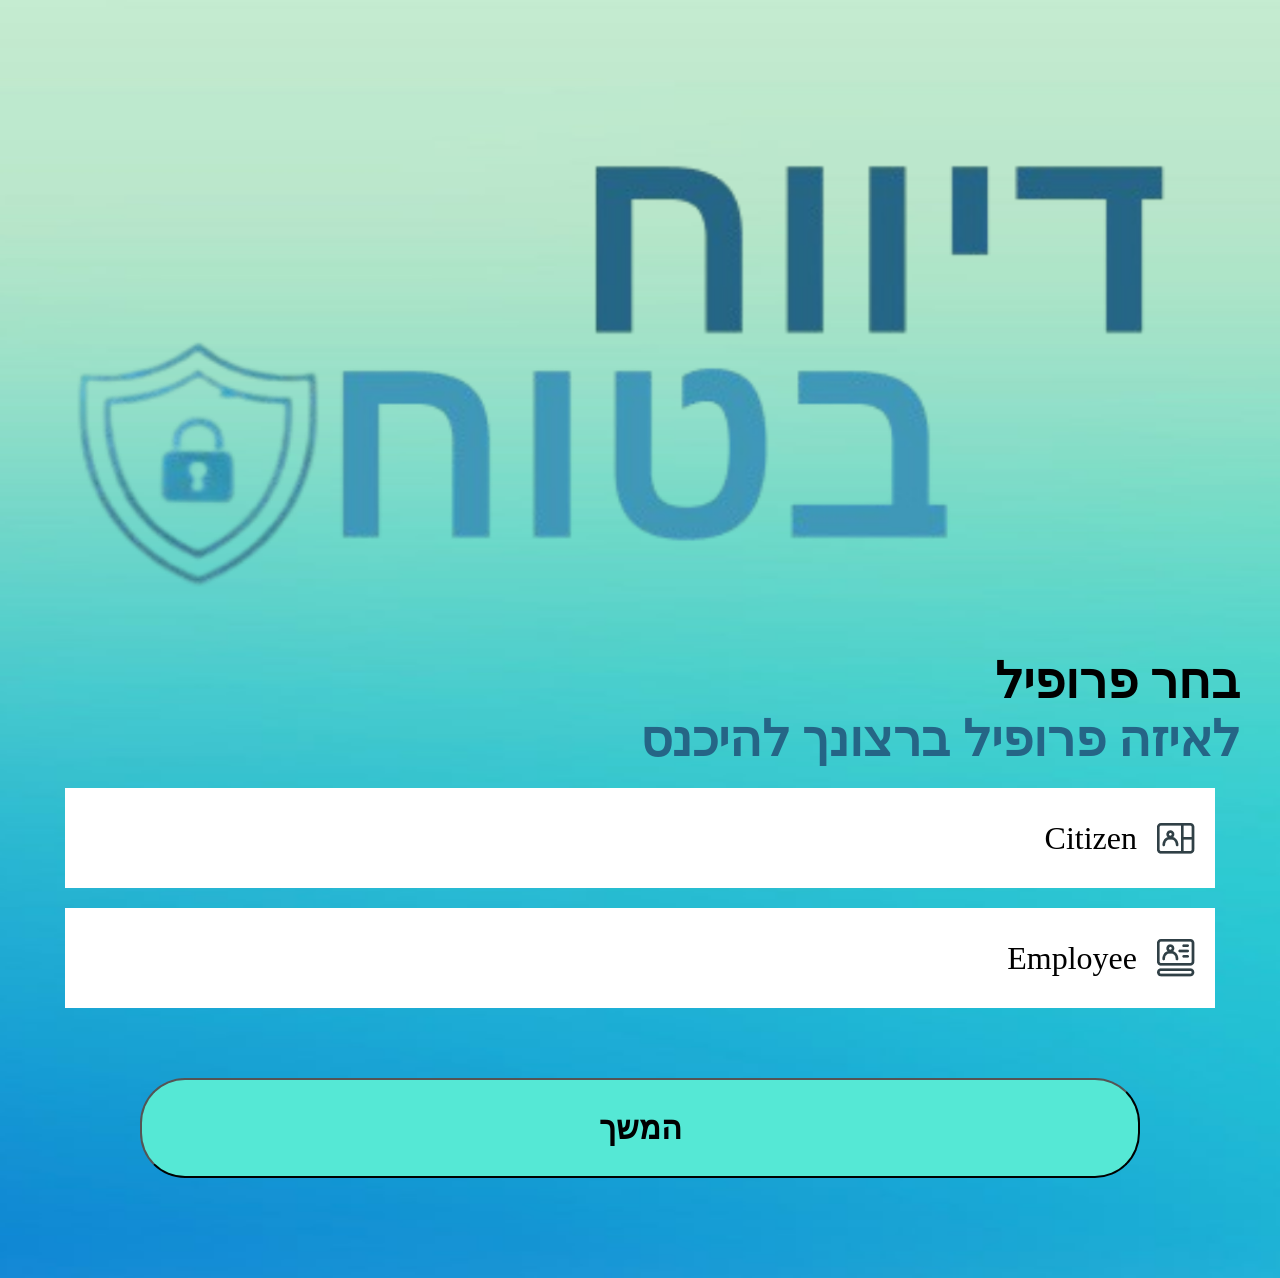
==== index.html @ 9b652751 "feat: Initial setup of index.html" ====
<!DOCTYPE html>
<html lang="en">
<head>
  <meta charset="UTF-8" />
  <meta name="viewport" content="width=device-width, initial-scale=1.0" />
  <title>Task Manager</title>
  <link rel="stylesheet" href="styles/style.css" />
</head>
<body>
  <header>
  </header>

  <main class="Wrapper">
    <section class="logo"> </section>
    <h1>בחר פרופיל</h1>
    <h2>לאיזה פרופיל ברצונך להיכנס</h2>
    <section class="userBlock">
      <img src="images/Citizen.png" alt="Citizen">
      <h1>Citizen</h1>
    </section>
    <section class="userBlock">
      <img src="images/Employee.png" alt="Employee">
      <h1>Employee</h1>
    </section>
    <section class="selection">
      <button>המשך</button> 
    </section>
  </main>

  <script src="js/script.js"></script>
</body>
<footer>
</footer>
</html>
---- styles/style.css ----
.Wrapper {
  max-width: 1200px;
  width: 100%;
  margin: 0 auto;
}

body {
  margin: 0;
  padding: 0;
  background-image: url("../images/Background_image.png");
  background-repeat: no-repeat;     /* לא לחזור על התמונה */
  background-size: 100% 100%;  /* רוחב מלא, גובה מותאם אוטומטית */
}

.logo{
  margin-top: 147px;
  margin-bottom: 65px;
  padding: 0;
  width: 1200px; 
  height: 440px;
  background-image: url("../images/Backgroung_logo.png");
  background-size: 100% auto;  /* רוחב מלא, גובה מותאם אוטומטית */
  background-repeat: no-repeat;     /* לא לחזור על התמונה */
  background-position: center;
  

}
h1{
  margin: 0;
  padding: 0;
  color: black;
  font-size: 50px;
  text-align: right;
  direction: rtl;
}
h2{
  font-size: 50px;
  margin: 0;
  padding: 0;
  color: #256586;
  text-align: right;
  direction: rtl;
}
.userBlock{
  padding: 0;
  margin-left: 25px;
  margin-top: 20px;
  width: 1150px; 
  height: 100px;
  background-color:#FFFFFF ;
  display: flex;
  align-items: center; 
  text-align: right;   
  direction: rtl; 
}
.userBlock img{
  margin-right :20px;
}
.userBlock h1{
  margin-right: 20px;
  font-size: 32px;
  font-weight: normal;
}
.selection{
  margin-top: 70px;
  display: flex;
  justify-content: center;
  margin-bottom: 100px;
}
.selection button{
  width: 1000px; 
  height: 100px;
  border-radius: 45px;
  font-size: 32px;
  font-weight: bold;
  background-color: #55E8D5;
}
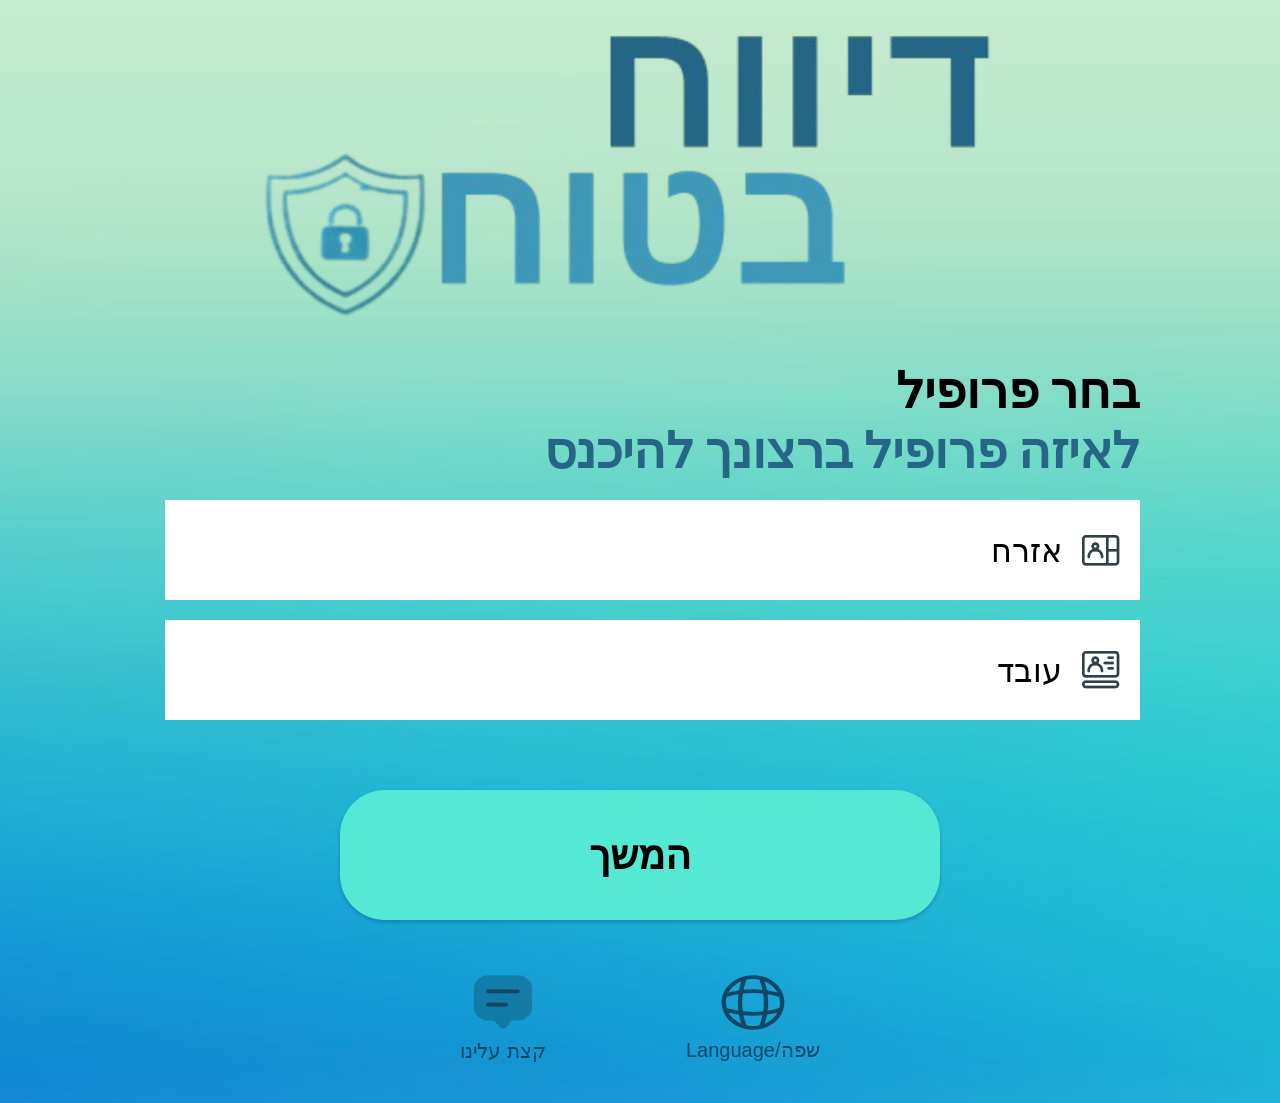
==== commit c1791964: "feat: Initial setup of login.html" ====
--- a/index.html
+++ b/index.html
@@ -3,32 +3,40 @@
 <head>
   <meta charset="UTF-8" />
   <meta name="viewport" content="width=device-width, initial-scale=1.0" />
-  <title>Task Manager</title>
+  <title>דיווח בטוח</title>
   <link rel="stylesheet" href="styles/style.css" />
+  <link href="https://fonts.googleapis.com/css2?family=Inter&display=swap" rel="stylesheet"/>
+  <link href="https://fonts.googleapis.com/css2?family=PlusJakartaSans&display=swap" rel="stylesheet"/>
 </head>
 <body>
   <header>
   </header>
-
   <main class="Wrapper">
     <section class="logo"> </section>
     <h1>בחר פרופיל</h1>
     <h2>לאיזה פרופיל ברצונך להיכנס</h2>
     <section class="userBlock">
       <img src="images/Citizen.png" alt="Citizen">
-      <h1>Citizen</h1>
+      <h3>אזרח</h3>
     </section>
     <section class="userBlock">
       <img src="images/Employee.png" alt="Employee">
-      <h1>Employee</h1>
+      <h3>עובד</h3>
     </section>
     <section class="selection">
       <button>המשך</button> 
     </section>
   </main>
-
+  <footer>
+    <section class="icon">
+      <img src="images/Message_icon.svg" alt="Message_text">
+      <h3>קצת עלינו</h3>
+    </section>
+    <section class="icon">
+      <img src="images/Language_icon.svg" alt="Language_icon">
+      <h3>Language/שפה</h3>
+    </section>
+  </footer>
   <script src="js/script.js"></script>
 </body>
-<footer>
-</footer>
 </html>
--- a/styles/style.css
+++ b/styles/style.css
@@ -1,30 +1,27 @@
-
 .Wrapper {
-  max-width: 1200px;
+  max-width: 1000px;
   width: 100%;
   margin: 0 auto;
 }
-
 body {
   margin: 0;
   padding: 0;
   background-image: url("../images/Background_image.png");
   background-repeat: no-repeat;     /* לא לחזור על התמונה */
   background-size: 100% 100%;  /* רוחב מלא, גובה מותאם אוטומטית */
-}
-
+  min-height: 100vh;
+}  
 .logo{
-  margin-top: 147px;
-  margin-bottom: 65px;
+  margin-top: 20px;
+  margin-bottom: 40px;
+  margin-left: 100px;
   padding: 0;
-  width: 1200px; 
-  height: 440px;
+  width: 800px; 
+  height: 300px;
   background-image: url("../images/Backgroung_logo.png");
   background-size: 100% auto;  /* רוחב מלא, גובה מותאם אוטומטית */
   background-repeat: no-repeat;     /* לא לחזור על התמונה */
   background-position: center;
-  
-
 }
 h1{
   margin: 0;
@@ -33,6 +30,7 @@
   font-size: 50px;
   text-align: right;
   direction: rtl;
+  font-family: 'Inter', sans-serif;
 }
 h2{
   font-size: 50px;
@@ -41,38 +39,138 @@
   color: #256586;
   text-align: right;
   direction: rtl;
+  font-family: 'Inter', sans-serif;
 }
 .userBlock{
   padding: 0;
   margin-left: 25px;
   margin-top: 20px;
-  width: 1150px; 
+  width: 975px; 
   height: 100px;
   background-color:#FFFFFF ;
   display: flex;
   align-items: center; 
   text-align: right;   
   direction: rtl; 
+  cursor: pointer;
 }
 .userBlock img{
   margin-right :20px;
 }
-.userBlock h1{
+.userBlock h3{
   margin-right: 20px;
   font-size: 32px;
   font-weight: normal;
+  font-family: 'Inter', sans-serif;
 }
 .selection{
   margin-top: 70px;
   display: flex;
   justify-content: center;
-  margin-bottom: 100px;
+  margin-bottom: 50px;
 }
 .selection button{
-  width: 1000px; 
-  height: 100px;
+  width: 600px; 
+  height: 130px;
   border-radius: 45px;
-  font-size: 32px;
+  font-size: 40px;
   font-weight: bold;
   background-color: #55E8D5;
+  box-shadow: 0 2px 4px rgba(0, 0, 0, 0.2);
+  border: none;
+  cursor: pointer;
 }
+footer{
+    margin-top: 50px;
+    display: flex;
+    justify-content: center;
+    align-items: center;
+    gap: 140px;
+}
+.icon{
+    display: flex;
+    flex-direction: column;
+    align-items: center;
+    text-align: center;
+    font-family: Arial, sans-serif;
+    cursor: pointer;
+    margin-bottom: 40px;
+}
+.icon img{
+    margin-bottom: 5px;
+}
+.icon h3{
+    font-size: 20px;
+    font-weight: normal;
+    color: #0E4866;
+    margin: 0;
+    white-space: nowrap; /* מונע שבירת שורה בטקסט */
+    font-family: 'Plus Jakarta Sans', sans-serif;
+}
+
+
+.login-form{
+    display: flex;
+    flex-direction: column; /* אלמנטים אחד מעל השני */
+    align-items: center;
+}
+.input-with-icon{
+  position: relative;
+  width: 100%;
+  direction: rtl; /* מתאים לעברית */
+  margin-bottom: 15px;
+  margin-right: 20px;
+}
+.input-with-icon input{
+  border: 1px solid #ccc;
+  font-size: 50px;
+  border-radius: 45px;
+  padding: 0;
+  margin-left: 25px;
+  margin-top: 20px;
+  width: 915px; 
+  height: 100px;
+  text-align: right;   
+  direction: rtl; 
+  padding-right: 60px;
+}
+.input-with-icon input::placeholder {
+  color: #000;
+}
+.input-icon{
+  position: absolute;
+  top: 60%;
+  margin-right: 900px;
+  transform: translateY(-50%);
+  width: 40px;
+  height: 40px;
+  pointer-events: none; /* שלא יפריע ללחיצה */
+  opacity: 0.6;
+}
+.helper{
+    display: flex;
+    align-items: center;
+    gap: 5px;
+    margin-top: 10px;
+    font-family: 'Plus Jakarta Sans', sans-serif;
+    direction: rtl;
+    margin-bottom: 5px;
+}
+.helper h2{
+    margin: 0;
+    padding: 0;
+    font-weight: normal;
+    font-size: 40px;
+    color: #256586;
+    margin-right: 20px;
+}
+.helper a{
+    color: #076FCA;
+    text-decoration: none;
+    font-size: 40px;
+    cursor: pointer;
+    font-weight: bold;
+}
+.helper a:hover{
+    color: #065da8;
+}
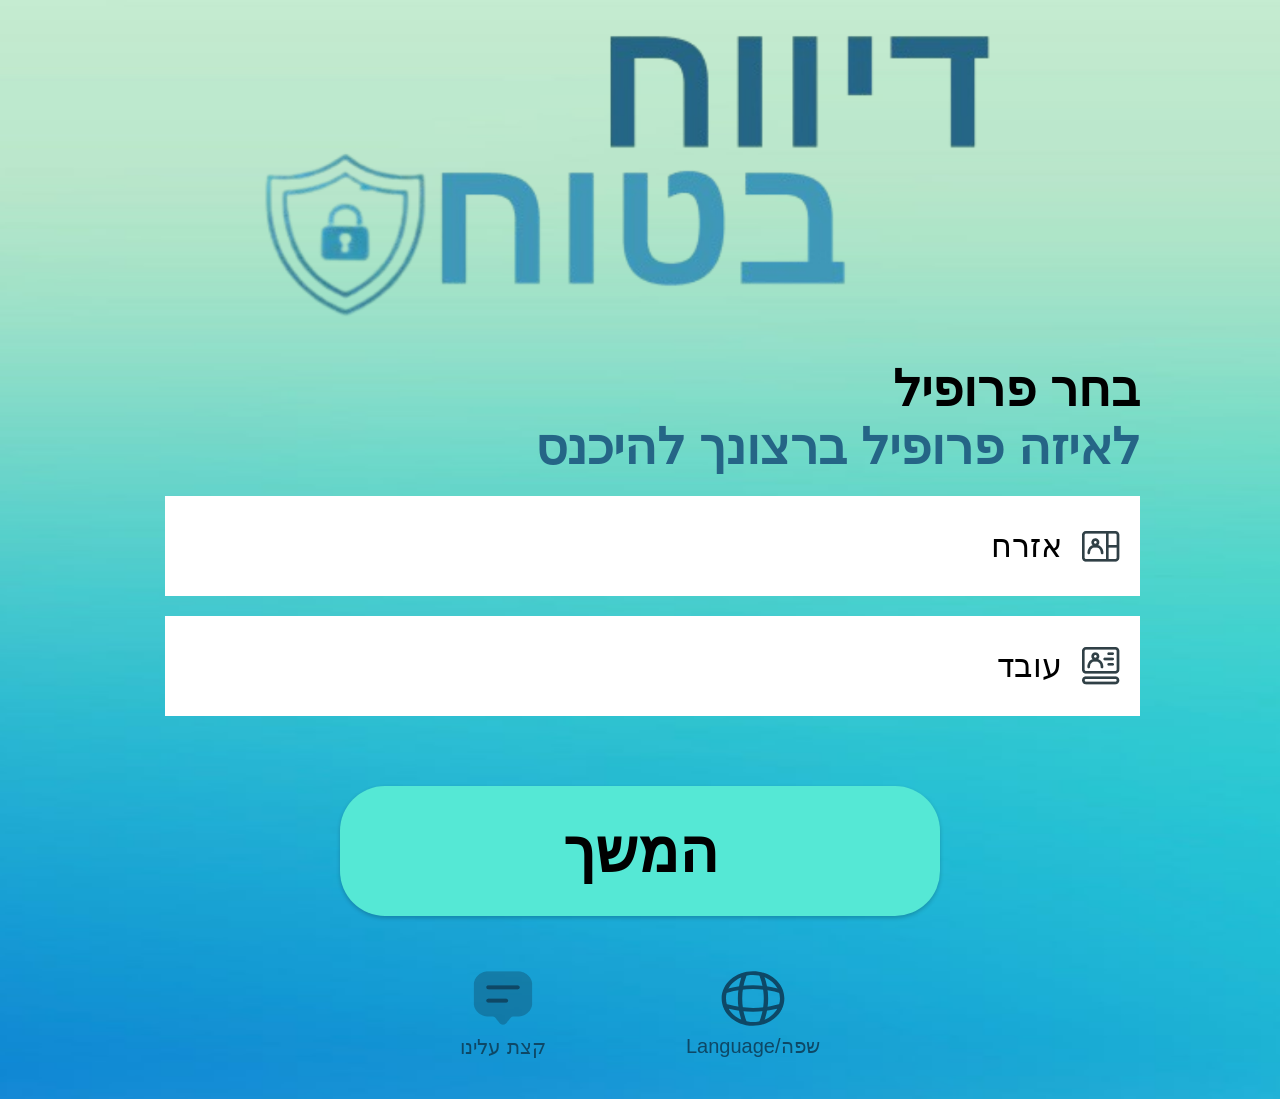
==== commit 417c4f28: "feat: Initial setup of newReportPage.js" ====
--- a/index.html
+++ b/index.html
@@ -8,23 +8,25 @@
   <link href="https://fonts.googleapis.com/css2?family=Inter&display=swap" rel="stylesheet"/>
   <link href="https://fonts.googleapis.com/css2?family=PlusJakartaSans&display=swap" rel="stylesheet"/>
 </head>
-<body>
+<body class="Wrapper">
   <header>
   </header>
-  <main class="Wrapper">
+  <main>
     <section class="logo"> </section>
     <h1>בחר פרופיל</h1>
     <h2>לאיזה פרופיל ברצונך להיכנס</h2>
-    <section class="userBlock">
+    <section class="userBlock" data-profile="citizen">
       <img src="images/Citizen.png" alt="Citizen">
       <h3>אזרח</h3>
+      <img src="images/check_icon.svg" alt="נבחר" class="check-icon hidden">
     </section>
-    <section class="userBlock">
+    <section class="userBlock" data-profile="employee">
       <img src="images/Employee.png" alt="Employee">
       <h3>עובד</h3>
+      <img src="images/check_icon.svg" alt="נבחר" class="check-icon hidden">
     </section>
     <section class="selection">
-      <button>המשך</button> 
+      <button class="continue-button">המשך</button>
     </section>
   </main>
   <footer>
--- a/styles/style.css
+++ b/styles/style.css
@@ -1,8 +1,3 @@
-.Wrapper {
-  max-width: 1000px;
-  width: 100%;
-  margin: 0 auto;
-}
 body {
   margin: 0;
   padding: 0;
@@ -10,7 +5,14 @@
   background-repeat: no-repeat;     /* לא לחזור על התמונה */
   background-size: 100% 100%;  /* רוחב מלא, גובה מותאם אוטומטית */
   min-height: 100vh;
+  font-family: 'Heebo', sans-serif; 
 }  
+.Wrapper {
+  max-width: 1000px;
+  width: 100%;
+  margin: 0 auto;
+}
+/*for index.html page*/
 .logo{
   margin-top: 20px;
   margin-bottom: 40px;
@@ -30,7 +32,6 @@
   font-size: 50px;
   text-align: right;
   direction: rtl;
-  font-family: 'Inter', sans-serif;
 }
 h2{
   font-size: 50px;
@@ -39,7 +40,6 @@
   color: #256586;
   text-align: right;
   direction: rtl;
-  font-family: 'Inter', sans-serif;
 }
 .userBlock{
   padding: 0;
@@ -61,7 +61,6 @@
   margin-right: 20px;
   font-size: 32px;
   font-weight: normal;
-  font-family: 'Inter', sans-serif;
 }
 .selection{
   margin-top: 70px;
@@ -73,7 +72,7 @@
   width: 600px; 
   height: 130px;
   border-radius: 45px;
-  font-size: 40px;
+  font-size: 60px;
   font-weight: bold;
   background-color: #55E8D5;
   box-shadow: 0 2px 4px rgba(0, 0, 0, 0.2);
@@ -92,7 +91,6 @@
     flex-direction: column;
     align-items: center;
     text-align: center;
-    font-family: Arial, sans-serif;
     cursor: pointer;
     margin-bottom: 40px;
 }
@@ -105,10 +103,18 @@
     color: #0E4866;
     margin: 0;
     white-space: nowrap; /* מונע שבירת שורה בטקסט */
-    font-family: 'Plus Jakarta Sans', sans-serif;
-}
-
-
+}
+/**/
+.check-icon {
+  display: none !important; 
+  height: 40px; /* גודל אייקון ה-V */
+  width: auto;
+}
+.userBlock.selected .check-icon {
+  display: block !important; /* מציג את ה-V רק כשבלוק הפרופיל נבחר */
+  margin-right: 760px;
+}
+/*for login.html page*/
 .login-form{
     display: flex;
     flex-direction: column; /* אלמנטים אחד מעל השני */
@@ -152,7 +158,6 @@
     align-items: center;
     gap: 5px;
     margin-top: 10px;
-    font-family: 'Plus Jakarta Sans', sans-serif;
     direction: rtl;
     margin-bottom: 5px;
 }
@@ -174,3 +179,525 @@
 .helper a:hover{
     color: #065da8;
 }
+/*for homePageCitizen&Employee.html pages*/
+Header{
+  display: flex;
+  margin-left: 40px;
+  align-items: center;
+
+}
+.profile-link{
+  text-decoration: none;
+  display: flex;
+  align-items: center;
+  color: #308075;
+  font-size: 24px;
+  margin-left: 700px;
+}
+.profile-link p{
+  text-align: right;
+}
+.language-link {
+  display: flex;
+  flex-direction: column; 
+  align-items: center;       
+  text-decoration: none;     
+}
+.language-link img{
+  width: 60px;
+}
+.language-link p{
+  margin: 0;
+  padding: 0;
+  color: #308075;
+}
+.image-with-background{
+  position: relative;
+  display: flex;
+  justify-content: center; 
+}
+.logo-back-elipse {
+  width: 1000px;
+  height: 400px;
+  display: block;
+}
+.front-logo {
+  position: absolute;
+  top: 80px;
+  left: 100px;
+  width: 800px;
+  height: 250px;
+}
+.button-background {
+  width: 10000px;
+  height: 300px;
+  display: block;
+}
+.button-on-background {
+  position: absolute;
+  top: 50%;           /* מיקום אנכי */
+  left: 50%;          /* מיקום אופקי */
+  transform: translate(-50%, -50%); /* ממרכז את הכפתור */
+  width: 400px;
+  height: 100px;
+  background-color: #3EC5DA;
+  color: white;
+  border: none;
+  border-radius: 50%;
+  cursor: pointer;
+  box-shadow: 0 4px 6px rgba(0, 0, 0, 0.3);
+  font-size: 40px;
+  -webkit-text-stroke: 1px #3F98B8; /* מסגרת שחורה */
+}
+.icons-container{
+  display: flex;
+  flex-wrap: wrap;
+  column-gap: 200px; 
+  row-gap: 0px;   
+  justify-content: center;
+}
+.icon-with-background{
+  position: relative;
+  display: flex;
+  justify-content: center; 
+  width: 200px;
+  height: 200px;
+}
+.icon-background{
+  width: 200px;
+  height: 200px;
+  display: block;
+  opacity: 0.7; /* 0 = שקוף לגמרי, 1 = אטום לגמרי */
+
+}
+.icon-on-background{
+  position: absolute;
+  top: 60px;          
+  left: 45px;        
+  width: 100px;
+  height: 100px;
+}
+/*for newReportPage.html page*/
+.app-container {
+    background-color: #EBFFF8;
+    border-radius: 20px; 
+    padding: 20px;
+    margin-bottom: 40px; 
+}
+.header-logo {
+    height: 200px; 
+    width: auto;
+    margin-right: 70px;
+}
+.back-arrow {
+    height: 100px;
+    cursor: pointer;
+}
+.report-form {
+    display: flex;
+    flex-direction: column;
+    gap: 40px; /* רווח בין שדות הטופס */
+}
+.form-label {
+    font-size: 35px;
+    font-weight: bold;
+    color: #333;
+}
+.form-label .required {
+    color: #EB5252;
+}
+.form-label .optional {
+    color: #5bc0de;
+}
+/* קונטיינר כללי לשדה + אייקון X חיצוני */
+.input-container {
+    display: flex;
+    align-items: center;
+    gap: 10px;
+}
+/* קונטיינר לשדה עצמו ולאייקונים הפנימיים */
+.input-with-inside-icons {
+    position: relative;
+    flex-grow: 1; /* יגרום ל-section להתרחב למלוא הרוחב הזמין */
+    background-color: #f8f8f8;
+    border: 1px solid #ddd;
+    border-radius: 10px;
+
+}
+.input-container input{
+  font-size: 30px;
+  height: 50px; /* או כל גובה שאתה רוצה */
+  width: 20px;
+  padding: 4px 8px;
+}
+.input-with-inside-icons .svg-icon {
+    position: absolute;
+    top: 50%;
+    transform: translateY(-50%);
+    height: 25px; /* גובה ברירת מחדל לאייקונים */
+    padding-right: 15px;
+}
+#media-file{
+  font-size: 20px;   /* מגדיל את הטקסט של הכפתור */
+  padding-left:  300px;     /* מגדיל את שטח הלחיצה */
+  padding-top: 20px;
+}
+.asterisk {
+    height: 24px;
+    margin-right: 5px;
+}
+.input-with-inside-icons select {
+    width: 98%;
+    padding: 12px 45px 12px 15px; 
+    border: none;
+    background-color: transparent;
+    color: #333;
+    cursor: pointer;
+    font-size: 30px;
+}
+.input-with-inside-icons:focus-within {
+    border-color: #00BCD4; /* גבול טורקיז בפוקוס */
+}
+select {
+  outline: none;
+  box-shadow: none;
+  border: none;
+}  
+.report-form textarea {
+    padding: 12px 15px;
+    background-color: #f8f8f8;
+    border: 1px solid #ddd;
+    border-radius: 10px;
+    font-size: 30px;
+    color: #333;
+    outline: none;
+    box-shadow: none;
+}
+textarea:focus{
+    border: 1px solid #00BCD4;
+}
+.description-hint {
+    font-size: 30px;
+    color: #666;
+    margin-top: 5px;
+    line-height: 1.5;
+}
+.submit-button {
+    background: #41D2CF;
+    color: #266686;
+    padding: 15px 30px;
+    border: none;
+    border-radius: 30px;
+    font-size: 30px;
+    font-weight: bold;
+    cursor: pointer;
+    margin-top: 20px;
+}
+.submit-button:hover {
+  color: #10435c;
+}
+/*for reportReceivedPage.html page*/
+.page-wrapper {
+    display: flex;
+    flex-direction: column;
+    align-items: center; /* מרכז אופקית את התוכן */
+    margin-top: 10px;
+}
+/* כותרת עליונה של דף התודה */
+.thank-you-header {
+    display: block;
+}
+.thank-you-header h1 {
+    font-size: 100px; /* גודל כותרת "תודה!" */
+    color: #3F98B8; /* צבע טורקיז */
+    font-weight: bold;
+    text-align: center;
+}
+.thank-you-header h2{
+    font-size: 50px;
+    color: #256586;
+    margin-bottom: 5px;
+    font-weight: bold;
+    text-align: center;
+}
+.thank-you-header p{
+    margin: 0px;
+    font-size: 40px;
+    color: #256586;
+    font-weight: bold;
+    text-align: center;
+}
+/* קונטיינר פרטי הדיווח (המלבן הלבן) */
+.report-details-container {
+    background-color: #EBFFF8;
+    border-radius: 20px; 
+    padding: 25px;
+    margin-top: 30px;
+    margin-bottom: 40px; 
+    width: 950px;
+    height: auto;
+    text-align: right;
+}
+.report-details-container h2 {
+    font-size: 60px; /* גודל כותרת "פרטי הדיווח" */
+    font-weight: bold;
+    color: #1D7B7E;
+    text-align: center; /* כותרת זו במרכז */
+}
+.detail-item {
+    display: flex;
+    justify-content: flex-end; /* יישור לימין של התווית והערך */
+    font-size: 30px; /* גודל טקסט לפרטים */
+}
+.detail-item h3 {
+    color: #000000;
+    margin-left: 5px; /* רווח בין התווית לערך */
+}
+.detail-item span {
+    color: #000000;
+    flex-grow: 1; /* מאפשר לערך לתפוס את המקום הנותר */
+    text-align: right; /* יישור הערך לימין */
+}
+.uploaded-media-preview {
+    width: 80px; /* גודל התמונה המוקטנת */
+    height: 80px; /* גודל התמונה המוקטנת */
+    object-fit: cover; /* חיתוך התמונה למילוי הקופסה */
+    border-radius: 8px; /* פינות מעוגלות לתמונה */
+    margin-top: 10px; /* רווח מהתווית */
+    border: 1px solid #ddd; /* גבול דק לתמונה */
+}
+.gray-frame{
+  border: 1px solid #ddd;
+  padding: 20px;
+  margin-bottom: 30px;
+}
+.thank-you-footer {
+    display: flex;               /* הפעלת Flexbox */
+    flex-direction: column;      /* סידור אנכי */
+    align-items: center;         /* יישור אופקי של תוכן למרכז */
+    justify-content: center; 
+    gap: 10px; /* רווח בין הכפתורים */
+    width: 1000px;
+    margin-bottom: 30px;
+}
+.thank-you-footer button{
+    background: #41D2CF;
+    color: #266686;
+    padding: 15px 30px;
+    border: none;
+    border-radius: 30px;
+    font-size: 30px;
+    font-weight: bold;
+    cursor: pointer;
+    margin-top: 20px;
+    width: 900px;
+}
+.thank-you-footer button:hover{
+  color: #10435c;
+}
+/*for myReportsPage.html & reportingDetailsPage.html pages*/
+.reports-title {
+    display:flex;      
+    direction: ltr;
+    margin: 0;    
+    margin-bottom: 40px;
+}
+.reports-title h1{
+  width: 600px;
+    font-size: 100px; /* גודל כותרת "הדיווחים שלי" */
+    color: #266686; /* צבע הכותרת */
+    font-weight: bold;
+    white-space: nowrap;
+    display: flex;
+  justify-content: center;
+  margin-left: 75px;
+}
+.reports-filters-container {
+    background-color: #EBFFF8; /* רקע ירוק-תכלת בהיר */
+    border-radius: 20px;
+    padding: 20px 25px;
+    text-align: right;
+}
+.filters-title {
+    font-size: 30px; /* גודל כותרת המיון */
+    font-weight: bold;
+    color: #266686;
+    margin-bottom: 15px;
+    margin-top: 0;
+}
+.filter-dropdown-wrapper {
+    position: relative; /* מאפשר מיקום מוחלט לאייקון בתוך העוטף */
+    width: 100%; /* תופס את כל רוחב הקונטיינר */
+    background-color: #FFFFFF; /* רקע לבן כמו ה-divs הקודמים */
+    border-radius: 10px; /* פינות מעוגלות */
+    box-shadow: 0 1px 3px rgba(0, 0, 0, 0.1); /* צל עדין */
+    overflow: hidden; /* לוודא שהתוכן לא גולש מהפינות המעוגלות */
+    margin-bottom: 20px;
+}
+.filter-dropdown-wrapper select {
+  width: 98%;
+  font-family: 'Heebo', sans-serif;
+}    
+.sort-dropdown {
+    width: 100%;
+    padding: 12px 20px; /* ריווח פנימי */
+    font-size: 28px;  
+    color: #333;
+    border: none; /* מסיר גבולות ברירת מחדל של הדפדפן */
+    cursor: pointer;
+    text-align: right; /* יישור הטקסט לימין */
+    direction: rtl; /* כיוון כתיבה מימין לשמאל */
+}
+.dropdown-arrow-icon {
+    position: absolute;
+    top: 50%;
+    left: 15px;
+    transform: translateY(-50%);
+    height: 20px;
+    pointer-events: none;
+}
+.sort-dropdown option {
+    background-color: #FFFFFF; /* רקע לבן לאפשרויות */
+    color: #333;
+    padding: 10px 20px;
+    font-size: 22px;
+}
+.reports-list-container {
+    padding: 0 25px;
+}
+.report-card {
+    background-color: #FFFFFF;
+    border-radius: 15px;
+    padding: 15px;
+    margin-bottom: 20px;
+    display: flex;
+    align-items: flex-start;
+    box-shadow: 0 2px 5px rgba(0, 0, 0, 0.1);
+    text-align: right;
+    direction: rtl;
+}
+.report-image-wrapper {
+    flex-shrink: 0;
+    width: 90px;
+    height: 90px;
+    border-radius: 10px;
+    overflow: hidden;
+    margin-left: 15px;
+}
+.report-thumbnail {
+    width: 100%;
+    height: 100%;
+    object-fit: cover;
+}
+.report-details {
+    flex-grow: 1;
+}
+.report-type {
+    font-size: 28px;
+    font-weight: bold;
+    color: #333;
+    margin-top: 0;
+    margin-bottom: 5px;
+}
+.report-location,
+.report-date {
+    font-size: 22px;
+    color: #666;
+    margin-bottom: 5px;
+}
+.report-status {
+    font-size: 22px;
+    font-weight: bold;
+}
+.status-paid {
+    color: #388E3C;
+}
+.status-rejected {
+    color: #D32F2F;
+}
+.status-in-progress {
+    color: #2e23c2;
+}
+/*for reportEditPage page*/
+.footer-employee{
+    display: flex;               /* הפעלת Flexbox */
+    align-items: center;         /* יישור אופקי של תוכן למרכז */
+    justify-content: center; 
+    margin-bottom: 30px;
+    gap: 30px;
+}
+.footer-employee button{
+    background: #41D2CF;
+    color: #266686;
+    padding: 15px 30px;
+    border: none;
+    border-radius: 30px;
+    font-size: 30px;
+    font-weight: bold;
+    cursor: pointer;
+    margin-top: 20px;
+    width: 300px;
+}
+.footer-employee button:hover{
+  color: #10435c;
+}
+/*for reportsViewPage page*/
+.reports-filter-buttons-container {
+    display: flex; /* כדי שהכפתורים יהיו בשורה */
+    padding: 10px 25px; /* ריווח פנימי מהצדדים */
+    border-radius: 20px; /* פינות מעוגלות כמו הקונטיינרים האחרים */
+    margin: 40px 25px 20px 25px; /* מרווחים מהצדדים ומתחת */
+    direction: rtl; /* לכיוון מימין לשמאל */
+    gap: 10px;
+}
+.filter-button {
+    flex-grow: 1; /* כל כפתור יתפוס חלק שווה מהרוחב הזמין */
+    flex-basis: 0; /* יחד עם flex-grow, זה מבטיח חלוקה שווה */
+    padding: 12px 15px; /* ריווח פנימי בכפתור */
+    margin: 0 5px; /* רווח קטן בין הכפתורים */
+    background-color: transparent; /* כפתורים שקופים כברירת מחדל */
+    border: none; /* ללא גבולות ברירת מחדל */
+    border-radius: 10px; /* פינות מעוגלות קטנות יותר לכפתור עצמו */
+    font-size: 30px; /* גודל פונט */
+    font-weight: bold; /* */
+    color: #3F98B8; /* צבע טקסט ברירת מחדל */
+    cursor: pointer; /* סמן עכבר כ-pointer */
+    white-space: nowrap; /* מונע שבירת שורה בטקסט הכפתור */
+    background-color: #EBFFF8; /* רקע כמו של אזור המיון */
+
+}
+/* עיצוב לכפתור פעיל (נבחר) */
+.filter-button.active {
+    color: #256586; /* צבע טקסט בולט יותר */
+}
+.filter-button:hover {
+    transform: scale(1.1);            /* הגדלה קלה */
+    box-shadow: 0 4px 12px rgba(0, 0, 0, 0.3);
+}
+.report-summary-card {
+    display: flex; /* כדי שהאלמנטים יהיו באותה שורה */
+    justify-content: space-between; /* ידחוף את האלמנטים לקצוות */
+    background-color: #EBF7FB; /* רקע תכלכל כמו בתמונה */
+    border-radius: 10px; /* פינות מעוגלות */
+    padding: 15px 20px; /* ריווח פנימי */
+}
+.report-id-type {
+    font-size: 28px;
+    font-weight: bold; 
+    color: #000000; 
+    white-space: nowrap; /* מונע שבירת שורה בטקסט הראשי */
+    font-family: 'Heebo', sans-serif;
+}
+.view-details-link {
+    font-size: 28px;
+    color: #076FCA; 
+    text-decoration: none;
+    font-weight: normal;
+    white-space: nowrap; /* מונע שבירת שורה בקישור */
+}
+.view-details-link:hover {
+  font-weight: bold;
+}
+
+
+
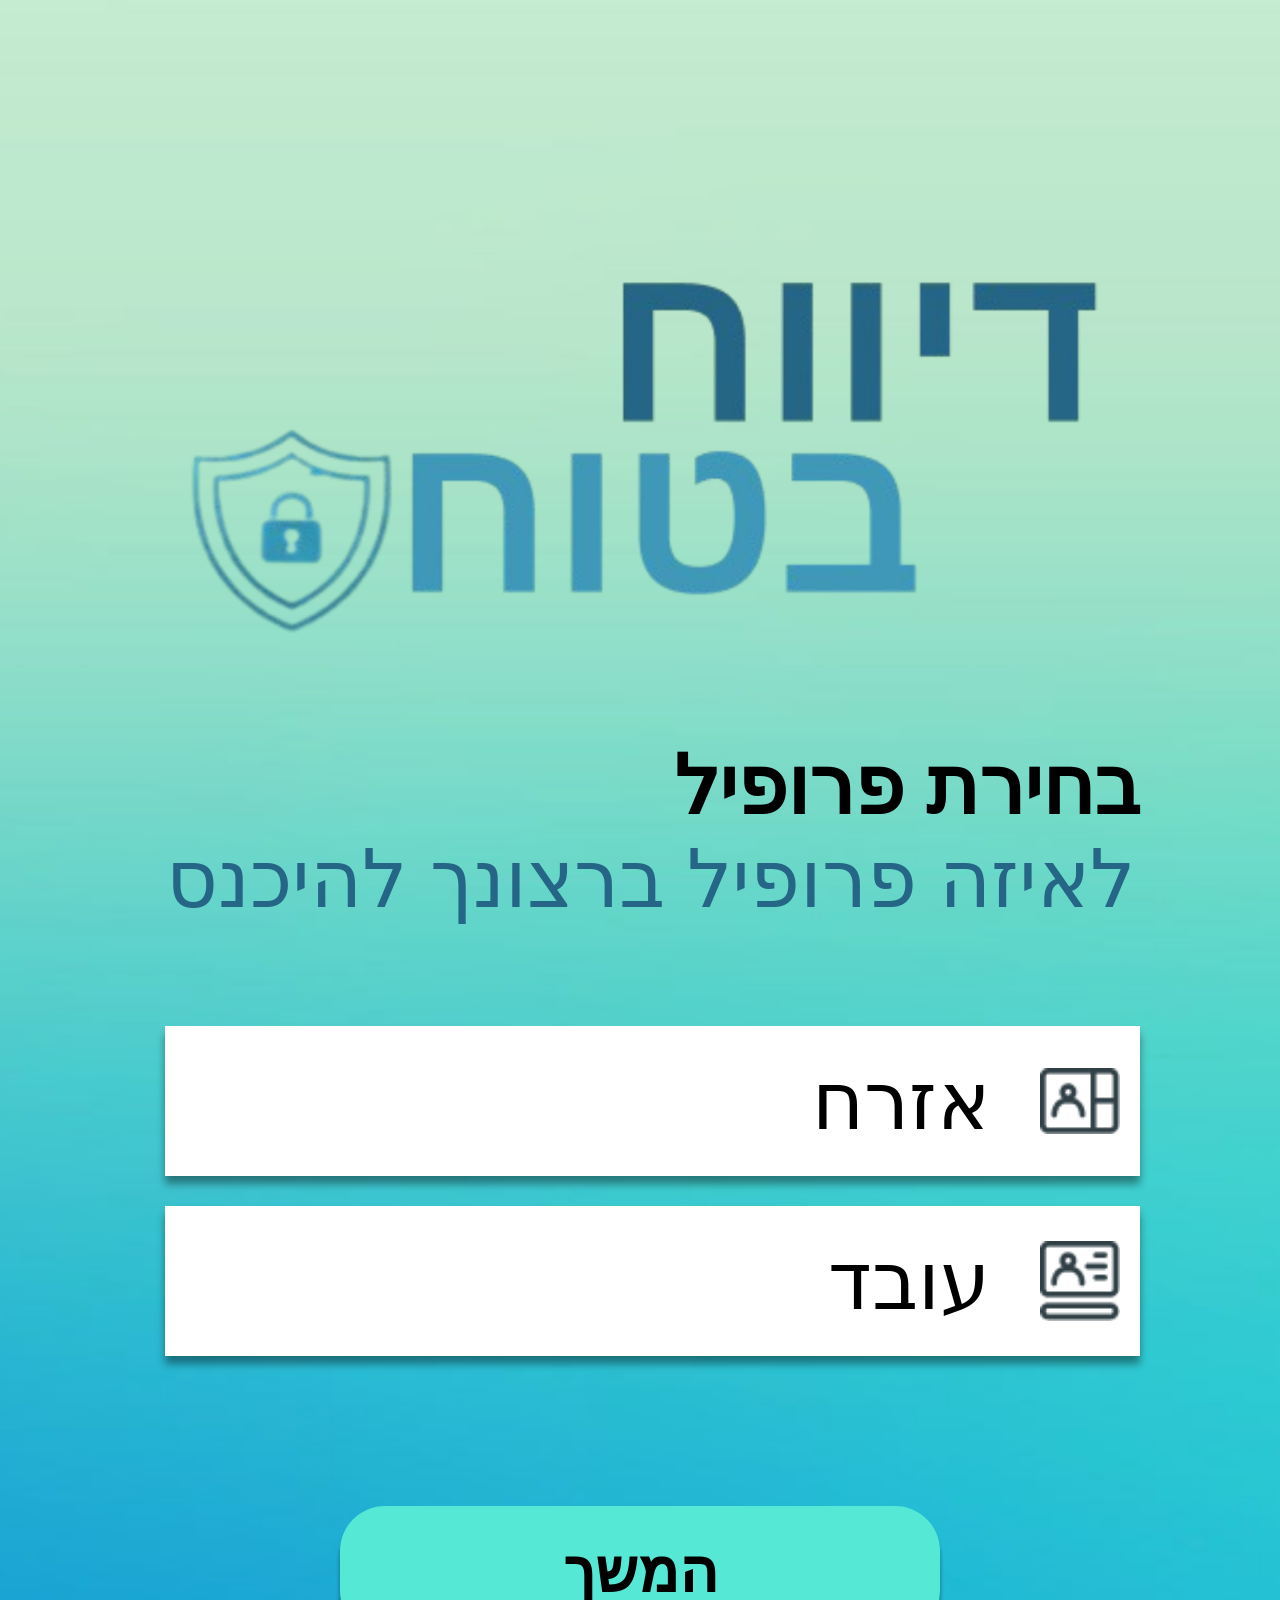
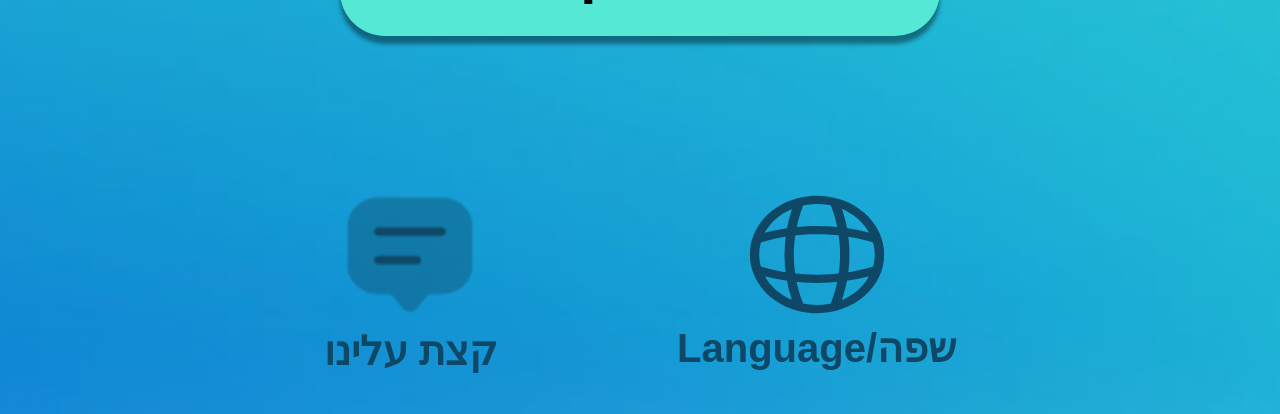
==== commit 89fbcce6: "fix: adjust sizes for better mobile display" ====
--- a/index.html
+++ b/index.html
@@ -9,12 +9,14 @@
   <link href="https://fonts.googleapis.com/css2?family=PlusJakartaSans&display=swap" rel="stylesheet"/>
 </head>
 <body class="Wrapper">
-  <header>
+  <header class="none-header">
   </header>
   <main>
-    <section class="logo"> </section>
-    <h1>בחר פרופיל</h1>
-    <h2>לאיזה פרופיל ברצונך להיכנס</h2>
+    <section class="logo"></section>
+    <section class="index-page-text">
+      <h1>בחירת פרופיל</h1>
+      <h2>לאיזה פרופיל ברצונך להיכנס</h2>
+    </section>
     <section class="userBlock" data-profile="citizen">
       <img src="images/Citizen.png" alt="Citizen">
       <h3>אזרח</h3>
@@ -25,6 +27,7 @@
       <h3>עובד</h3>
       <img src="images/check_icon.svg" alt="נבחר" class="check-icon hidden">
     </section>
+    <section class="space"></section>
     <section class="selection">
       <button class="continue-button">המשך</button>
     </section>
--- a/styles/style.css
+++ b/styles/style.css
@@ -13,60 +13,73 @@
   margin: 0 auto;
 }
 /*for index.html page*/
+.none-header{
+  margin: 0;
+}
 .logo{
-  margin-top: 20px;
-  margin-bottom: 40px;
-  margin-left: 100px;
+  margin-top: 150px;
+  margin-bottom: 90px;
+  margin-left: 20px;
   padding: 0;
-  width: 800px; 
-  height: 300px;
+  width: 1000px; 
+  height: 400px;
   background-image: url("../images/Backgroung_logo.png");
   background-size: 100% auto;  /* רוחב מלא, גובה מותאם אוטומטית */
   background-repeat: no-repeat;     /* לא לחזור על התמונה */
   background-position: center;
 }
-h1{
+.index-page-text h1{
   margin: 0;
   padding: 0;
   color: black;
-  font-size: 50px;
+  font-size: 80px;
   text-align: right;
   direction: rtl;
 }
-h2{
-  font-size: 50px;
+.index-page-text h2{
+  font-size: 80px;
   margin: 0;
   padding: 0;
   color: #256586;
   text-align: right;
   direction: rtl;
+  font-weight: normal;
+  margin-right: 5px;
+}
+.index-page-text{
+  margin-bottom: 100px;
 }
 .userBlock{
   padding: 0;
   margin-left: 25px;
   margin-top: 20px;
-  width: 975px; 
-  height: 100px;
+  margin-bottom: 30px;
+  width: 975px;
+  height: 150px;
   background-color:#FFFFFF ;
   display: flex;
   align-items: center; 
   text-align: right;   
   direction: rtl; 
   cursor: pointer;
+  box-shadow: 0 8px 8px rgba(0, 0, 0, 0.4);
 }
 .userBlock img{
   margin-right :20px;
+  margin-left: 30px;
+  width: 80px;
 }
 .userBlock h3{
   margin-right: 20px;
-  font-size: 32px;
+  font-size: 80px;
   font-weight: normal;
 }
 .selection{
   margin-top: 70px;
   display: flex;
   justify-content: center;
-  margin-bottom: 50px;
+  margin-top: 50px;
+  margin-bottom: 150px;
 }
 .selection button{
   width: 600px; 
@@ -75,7 +88,7 @@
   font-size: 60px;
   font-weight: bold;
   background-color: #55E8D5;
-  box-shadow: 0 2px 4px rgba(0, 0, 0, 0.2);
+  box-shadow: 0 8px 4px rgba(0, 0, 0, 0.4);
   border: none;
   cursor: pointer;
 }
@@ -84,7 +97,7 @@
     display: flex;
     justify-content: center;
     align-items: center;
-    gap: 140px;
+    gap: 180px;
 }
 .icon{
     display: flex;
@@ -96,10 +109,11 @@
 }
 .icon img{
     margin-bottom: 5px;
+    width: 150px;
 }
 .icon h3{
-    font-size: 20px;
-    font-weight: normal;
+    font-size: 40px;
+    font-weight: bold;
     color: #0E4866;
     margin: 0;
     white-space: nowrap; /* מונע שבירת שורה בטקסט */
@@ -108,37 +122,41 @@
 .check-icon {
   display: none !important; 
   height: 40px; /* גודל אייקון ה-V */
-  width: auto;
 }
 .userBlock.selected .check-icon {
   display: block !important; /* מציג את ה-V רק כשבלוק הפרופיל נבחר */
-  margin-right: 760px;
+  margin-right: 550px;
 }
 /*for login.html page*/
+.space{
+  margin-top: 150px;
+}
 .login-form{
     display: flex;
     flex-direction: column; /* אלמנטים אחד מעל השני */
     align-items: center;
+    margin-top: 100px;
 }
 .input-with-icon{
   position: relative;
   width: 100%;
   direction: rtl; /* מתאים לעברית */
-  margin-bottom: 15px;
+  margin-bottom: 30px;
   margin-right: 20px;
 }
 .input-with-icon input{
   border: 1px solid #ccc;
   font-size: 50px;
-  border-radius: 45px;
+  border-radius: 90px;
   padding: 0;
   margin-left: 25px;
   margin-top: 20px;
   width: 915px; 
-  height: 100px;
+  height: 130px;
   text-align: right;   
   direction: rtl; 
   padding-right: 60px;
+  font-size: 70px;
 }
 .input-with-icon input::placeholder {
   color: #000;
@@ -146,12 +164,15 @@
 .input-icon{
   position: absolute;
   top: 60%;
-  margin-right: 900px;
+  margin-right: 870px;
   transform: translateY(-50%);
-  width: 40px;
-  height: 40px;
+  width: 60px;
+  height: 60px;
   pointer-events: none; /* שלא יפריע ללחיצה */
   opacity: 0.6;
+}
+.helpers-block{
+  margin-bottom: 170px;
 }
 .helper{
     display: flex;
@@ -160,14 +181,15 @@
     margin-top: 10px;
     direction: rtl;
     margin-bottom: 5px;
+    margin-right: 30px;
 }
 .helper h2{
     margin: 0;
     padding: 0;
-    font-weight: normal;
-    font-size: 40px;
+    font-size: 50px;
     color: #256586;
     margin-right: 20px;
+    margin-left: 10px;
 }
 .helper a{
     color: #076FCA;
@@ -182,34 +204,40 @@
 /*for homePageCitizen&Employee.html pages*/
 Header{
   display: flex;
-  margin-left: 40px;
+  margin-left: 10px;
+  padding-top: 100px;
   align-items: center;
-
 }
 .profile-link{
   text-decoration: none;
   display: flex;
   align-items: center;
   color: #308075;
-  font-size: 24px;
-  margin-left: 700px;
+  margin-left: 430px;
+}
+.profile-link img{
+  width: 260px;
 }
 .profile-link p{
   text-align: right;
+  font-size: 40px;
+  font-weight:bold ;
 }
 .language-link {
   display: flex;
   flex-direction: column; 
   align-items: center;       
-  text-decoration: none;     
+  text-decoration: none;
 }
 .language-link img{
-  width: 60px;
+  width: 110px;
 }
 .language-link p{
   margin: 0;
   padding: 0;
   color: #308075;
+  font-size: 30px;
+  font-weight: bold;
 }
 .image-with-background{
   position: relative;
@@ -218,7 +246,7 @@
 }
 .logo-back-elipse {
   width: 1000px;
-  height: 400px;
+  height: 550px;
   display: block;
 }
 .front-logo {
@@ -226,11 +254,11 @@
   top: 80px;
   left: 100px;
   width: 800px;
-  height: 250px;
+  height: 370px;
 }
 .button-background {
-  width: 10000px;
-  height: 300px;
+  width: 1000px;
+  height: 500px;
   display: block;
 }
 .button-on-background {
@@ -238,44 +266,54 @@
   top: 50%;           /* מיקום אנכי */
   left: 50%;          /* מיקום אופקי */
   transform: translate(-50%, -50%); /* ממרכז את הכפתור */
-  width: 400px;
-  height: 100px;
+  width: 750px;
+  height: 300px;
   background-color: #3EC5DA;
   color: white;
   border: none;
   border-radius: 50%;
   cursor: pointer;
-  box-shadow: 0 4px 6px rgba(0, 0, 0, 0.3);
-  font-size: 40px;
+  box-shadow: 0 8px 6px rgba(0, 0, 0, 0.3);
+  font-size: 70px;
+  font-weight: bold;
   -webkit-text-stroke: 1px #3F98B8; /* מסגרת שחורה */
 }
 .icons-container{
+
   display: flex;
   flex-wrap: wrap;
-  column-gap: 200px; 
+  column-gap: 50px; 
   row-gap: 0px;   
+  column-gap: 50px;
   justify-content: center;
+  width: 1000px;
+  height: 560px;
 }
 .icon-with-background{
   position: relative;
   display: flex;
   justify-content: center; 
-  width: 200px;
-  height: 200px;
+  width: 300px;
+  height: 270px;
 }
 .icon-background{
-  width: 200px;
-  height: 200px;
+  width: 300px;
+  height: 270px;
   display: block;
-  opacity: 0.7; /* 0 = שקוף לגמרי, 1 = אטום לגמרי */
+  opacity: 0.3; /* 0 = שקוף לגמרי, 1 = אטום לגמרי */
 
 }
 .icon-on-background{
   position: absolute;
-  top: 60px;          
-  left: 45px;        
-  width: 100px;
-  height: 100px;
+  top: 10px;          
+  left: -5px;        
+  width: 300px;
+  height: 250px;
+}
+.icon-on-background img{
+         
+  width: 300px;
+  height: 270px;
 }
 /*for newReportPage.html page*/
 .app-container {
@@ -298,6 +336,7 @@
     flex-direction: column;
     gap: 40px; /* רווח בין שדות הטופס */
 }
+
 .form-label {
     font-size: 35px;
     font-weight: bold;
@@ -347,7 +386,7 @@
     margin-right: 5px;
 }
 .input-with-inside-icons select {
-    width: 98%;
+    width: 900px;
     padding: 12px 45px 12px 15px; 
     border: none;
     background-color: transparent;
@@ -355,6 +394,7 @@
     cursor: pointer;
     font-size: 30px;
 }
+
 .input-with-inside-icons:focus-within {
     border-color: #00BCD4; /* גבול טורקיז בפוקוס */
 }
@@ -362,7 +402,8 @@
   outline: none;
   box-shadow: none;
   border: none;
-}  
+
+}   
 .report-form textarea {
     padding: 12px 15px;
     background-color: #f8f8f8;
@@ -406,40 +447,54 @@
 /* כותרת עליונה של דף התודה */
 .thank-you-header {
     display: block;
+    padding: 0;
+    background-image:url("../images/circle_background.png") ;
+    background-size: cover;
+    background-position: center;
+    background-repeat: no-repeat;
+    padding-top: 100px;
+    padding-bottom: 30px;
+
 }
 .thank-you-header h1 {
     font-size: 100px; /* גודל כותרת "תודה!" */
     color: #3F98B8; /* צבע טורקיז */
     font-weight: bold;
     text-align: center;
+    margin: 0;
+    height: 120px;
+
 }
 .thank-you-header h2{
+    margin: 0;
+    font-size: 60px;
+    color: #256586;
+    font-weight: bold;
+    text-align: center;
+}
+.thank-you-header p{
+    margin: 0px;
     font-size: 50px;
     color: #256586;
-    margin-bottom: 5px;
     font-weight: bold;
     text-align: center;
-}
-.thank-you-header p{
-    margin: 0px;
-    font-size: 40px;
-    color: #256586;
-    font-weight: bold;
-    text-align: center;
-}
+    letter-spacing: 1px;
+  }
 /* קונטיינר פרטי הדיווח (המלבן הלבן) */
 .report-details-container {
     background-color: #EBFFF8;
-    border-radius: 20px; 
-    padding: 25px;
-    margin-top: 30px;
-    margin-bottom: 40px; 
-    width: 950px;
+    border-radius: 45px; 
+    padding-top: 20px;
+    padding-bottom: 20px;
+    margin-bottom: 20px; 
+    width: 1000px;
     height: auto;
     text-align: right;
 }
 .report-details-container h2 {
-    font-size: 60px; /* גודל כותרת "פרטי הדיווח" */
+    font-size: 80px; /* גודל כותרת "פרטי הדיווח" */
+    margin-top: 30px;
+    margin-bottom: 0px;
     font-weight: bold;
     color: #1D7B7E;
     text-align: center; /* כותרת זו במרכז */
@@ -452,6 +507,9 @@
 .detail-item h3 {
     color: #000000;
     margin-left: 5px; /* רווח בין התווית לערך */
+    margin-right: 20px;
+    font-size: 35px;
+
 }
 .detail-item span {
     color: #000000;
@@ -468,15 +526,17 @@
 }
 .gray-frame{
   border: 1px solid #ddd;
-  padding: 20px;
-  margin-bottom: 30px;
+  margin-left: 70px;
+  margin-right: 70px;
+  margin-bottom: 45px;
+  margin-top: 45px;
 }
 .thank-you-footer {
     display: flex;               /* הפעלת Flexbox */
     flex-direction: column;      /* סידור אנכי */
     align-items: center;         /* יישור אופקי של תוכן למרכז */
     justify-content: center; 
-    gap: 10px; /* רווח בין הכפתורים */
+    gap: 30px; /* רווח בין הכפתורים */
     width: 1000px;
     margin-bottom: 30px;
 }
@@ -485,12 +545,13 @@
     color: #266686;
     padding: 15px 30px;
     border: none;
-    border-radius: 30px;
-    font-size: 30px;
+    border-radius: 50px;
+    font-size: 60px;
     font-weight: bold;
     cursor: pointer;
     margin-top: 20px;
-    width: 900px;
+    width: 700px;
+    height: 140px;
 }
 .thank-you-footer button:hover{
   color: #10435c;
@@ -499,8 +560,9 @@
 .reports-title {
     display:flex;      
     direction: ltr;
-    margin: 0;    
-    margin-bottom: 40px;
+    padding: 0;
+    margin-top: 0px;   
+    margin-bottom: 20px;
 }
 .reports-title h1{
   width: 600px;
@@ -510,11 +572,13 @@
     white-space: nowrap;
     display: flex;
   justify-content: center;
+  margin: 0;
   margin-left: 75px;
+  padding-top:150px;
 }
 .reports-filters-container {
     background-color: #EBFFF8; /* רקע ירוק-תכלת בהיר */
-    border-radius: 20px;
+    border-radius: 45px;
     padding: 20px 25px;
     text-align: right;
 }
@@ -664,7 +728,6 @@
     cursor: pointer; /* סמן עכבר כ-pointer */
     white-space: nowrap; /* מונע שבירת שורה בטקסט הכפתור */
     background-color: #EBFFF8; /* רקע כמו של אזור המיון */
-
 }
 /* עיצוב לכפתור פעיל (נבחר) */
 .filter-button.active {
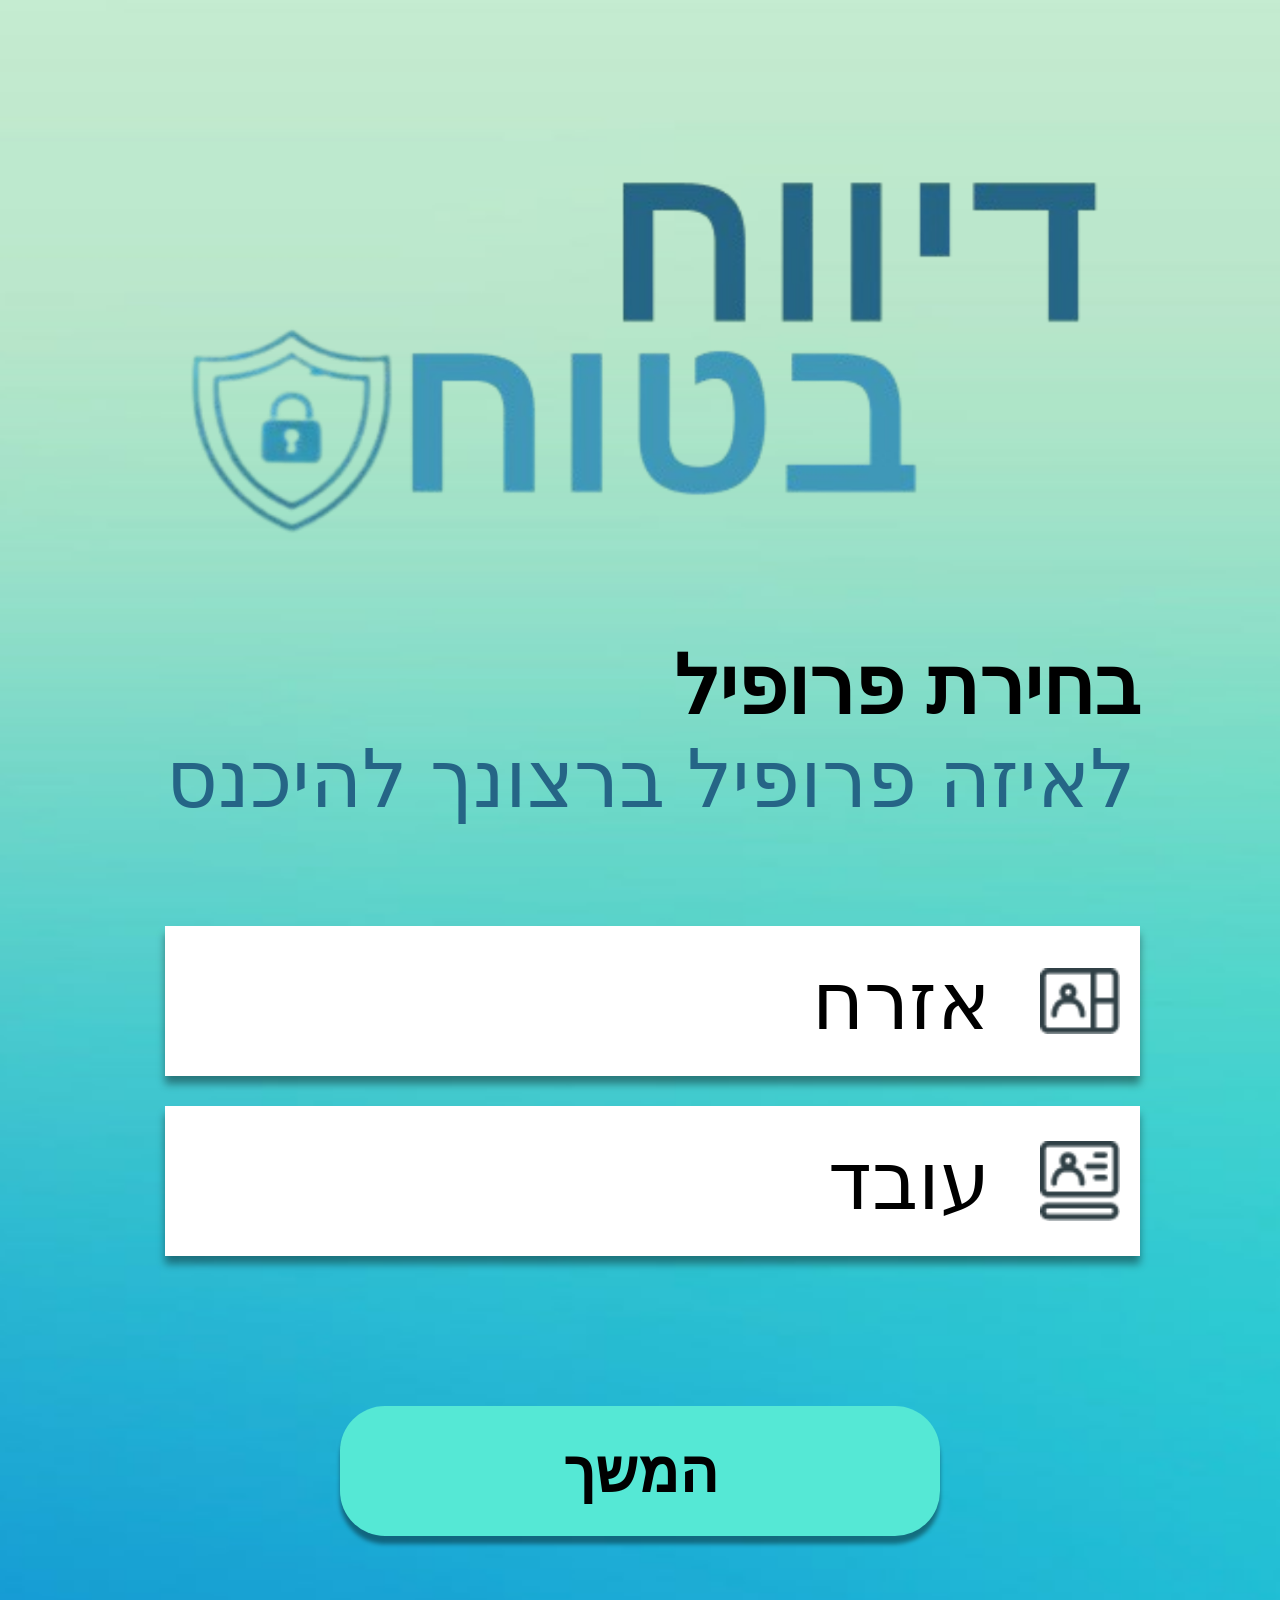
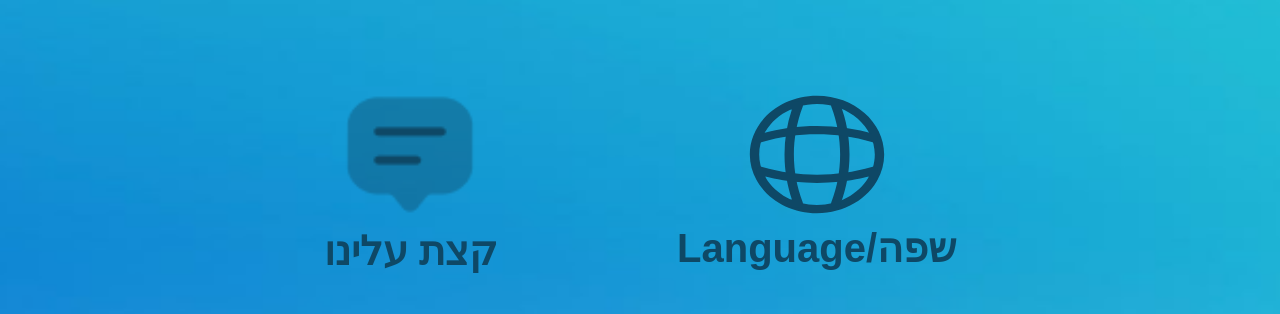
==== commit 375e6cc4: "feat: Initial setup of profilePage.html+js+css" ====
--- a/index.html
+++ b/index.html
@@ -7,6 +7,7 @@
   <link rel="stylesheet" href="styles/style.css" />
   <link href="https://fonts.googleapis.com/css2?family=Inter&display=swap" rel="stylesheet"/>
   <link href="https://fonts.googleapis.com/css2?family=PlusJakartaSans&display=swap" rel="stylesheet"/>
+  <link rel="icon" href="/images/favicon.png" type="image/x-icon">
 </head>
 <body class="Wrapper">
   <header class="none-header">
--- a/styles/style.css
+++ b/styles/style.css
@@ -1,9 +1,10 @@
+@media screen and (min-width: 1000px) {
 body {
   margin: 0;
   padding: 0;
   background-image: url("../images/Background_image.png");
-  background-repeat: no-repeat;     /* לא לחזור על התמונה */
-  background-size: 100% 100%;  /* רוחב מלא, גובה מותאם אוטומטית */
+  background-repeat: no-repeat;  
+  background-size: 100% 100%;
   min-height: 100vh;
   font-family: 'Heebo', sans-serif; 
 }  
@@ -15,6 +16,7 @@
 /*for index.html page*/
 .none-header{
   margin: 0;
+  padding: 0;
 }
 .logo{
   margin-top: 150px;
@@ -24,8 +26,8 @@
   width: 1000px; 
   height: 400px;
   background-image: url("../images/Backgroung_logo.png");
-  background-size: 100% auto;  /* רוחב מלא, גובה מותאם אוטומטית */
-  background-repeat: no-repeat;     /* לא לחזור על התמונה */
+  background-size: 100% auto;  
+  background-repeat: no-repeat;
   background-position: center;
 }
 .index-page-text h1{
@@ -121,10 +123,10 @@
 /**/
 .check-icon {
   display: none !important; 
-  height: 40px; /* גודל אייקון ה-V */
+  height: 60px; 
 }
 .userBlock.selected .check-icon {
-  display: block !important; /* מציג את ה-V רק כשבלוק הפרופיל נבחר */
+  display: block !important; 
   margin-right: 550px;
 }
 /*for login.html page*/
@@ -133,14 +135,14 @@
 }
 .login-form{
     display: flex;
-    flex-direction: column; /* אלמנטים אחד מעל השני */
+    flex-direction: column; 
     align-items: center;
     margin-top: 100px;
 }
 .input-with-icon{
   position: relative;
   width: 100%;
-  direction: rtl; /* מתאים לעברית */
+  direction: rtl; 
   margin-bottom: 30px;
   margin-right: 20px;
 }
@@ -168,7 +170,7 @@
   transform: translateY(-50%);
   width: 60px;
   height: 60px;
-  pointer-events: none; /* שלא יפריע ללחיצה */
+  pointer-events: none; 
   opacity: 0.6;
 }
 .helpers-block{
@@ -263,9 +265,9 @@
 }
 .button-on-background {
   position: absolute;
-  top: 50%;           /* מיקום אנכי */
-  left: 50%;          /* מיקום אופקי */
-  transform: translate(-50%, -50%); /* ממרכז את הכפתור */
+  top: 50%;           
+  left: 50%;          
+  transform: translate(-50%, -50%); 
   width: 750px;
   height: 300px;
   background-color: #3EC5DA;
@@ -276,10 +278,9 @@
   box-shadow: 0 8px 6px rgba(0, 0, 0, 0.3);
   font-size: 70px;
   font-weight: bold;
-  -webkit-text-stroke: 1px #3F98B8; /* מסגרת שחורה */
+  -webkit-text-stroke: 1px #3F98B8;
 }
 .icons-container{
-
   display: flex;
   flex-wrap: wrap;
   column-gap: 50px; 
@@ -300,8 +301,7 @@
   width: 300px;
   height: 270px;
   display: block;
-  opacity: 0.3; /* 0 = שקוף לגמרי, 1 = אטום לגמרי */
-
+  opacity: 0.3; 
 }
 .icon-on-background{
   position: absolute;
@@ -311,14 +311,89 @@
   height: 250px;
 }
 .icon-on-background img{
-         
   width: 300px;
   height: 270px;
+}
+/*for profile.html page*/
+.profile-container {
+    margin: 50px auto; /* רווח מהחלק העליון ומרכוז */
+}
+.profile-header {
+    background-color: #f8f8f8; /* רקע בהיר לכותרת */
+    padding: 30px 20px;
+    text-align: right;
+    position: relative;
+    border-bottom: 1px solid #eee;
+}
+.close-button {
+    position: absolute;
+    top: 20px;
+    left: 20px;
+    font-size: 70px; /* הגדלה של כפתור X */
+    color: #666;
+    text-decoration: none;
+    line-height: 1;
+    cursor: pointer;
+}
+.user-info {
+    display: flex;
+    align-items: center;
+    justify-content: flex-end; /* יישור לימין בגלל RTL */
+    gap: 20px; /* רווח בין האלמנטים */
+    direction: rtl; /* כיוון זרימה מימין לשמאל */
+}
+.user-info h1 {
+    font-size: 60px; /* גודל פונט דומה ל-h3 של userBlock */
+    color: #333;
+    white-space: nowrap;
+}
+.user-info p {
+    font-size: 40px; /* גודל פונט גדול יותר לסטטוס */
+    color: #777;
+    white-space: nowrap;
+    margin-right: 20px;
+}
+.profile-options{
+  padding: 0;
+}
+.profile-options li{
+  list-style: none;
+}
+.profile-option-link, .profile-option-button {
+    display: flex;
+    justify-content: flex-end; /* יישור לימין בגלל RTL */
+    align-items: center;
+    padding: 25px 30px; /* פדינג גדול יותר כמו כפתורים אחרים */
+    text-decoration: none;
+    color: #0E4866;
+    font-size: 40px; /* גודל פונט גדול יותר */
+    background-color: transparent;
+    border: none;
+    text-align: right;
+    gap: 15px; /* רווח בין אייקון לטקסט */
+    cursor: default;
+}
+.button-text, .option-text {
+    flex-grow: 1;
+    text-align: right;
+}
+.button-icon, .option-icon {
+    font-size: 30px; /* גודל אייקון גדול יותר */
+    color: #888;
+    flex-shrink: 0;
+}
+#logoutButton:hover {
+    font-weight: bold; 
+    cursor: pointer;
+}
+#deleteProfileButton:hover{
+    font-weight: bold;
+    cursor: pointer;
 }
 /*for newReportPage.html page*/
 .app-container {
     background-color: #EBFFF8;
-    border-radius: 20px; 
+    border-radius: 50px; 
     padding: 20px;
     margin-bottom: 40px; 
 }
@@ -334,9 +409,12 @@
 .report-form {
     display: flex;
     flex-direction: column;
-    gap: 40px; /* רווח בין שדות הטופס */
-}
-
+    gap: 40px; 
+}
+.frame-textarea{
+  display: flex;
+  align-items: center;
+}
 .form-label {
     font-size: 35px;
     font-weight: bold;
@@ -357,15 +435,14 @@
 /* קונטיינר לשדה עצמו ולאייקונים הפנימיים */
 .input-with-inside-icons {
     position: relative;
-    flex-grow: 1; /* יגרום ל-section להתרחב למלוא הרוחב הזמין */
+    flex-grow: 1; 
     background-color: #f8f8f8;
     border: 1px solid #ddd;
     border-radius: 10px;
-
 }
 .input-container input{
   font-size: 30px;
-  height: 50px; /* או כל גובה שאתה רוצה */
+  height: 50px; 
   width: 20px;
   padding: 4px 8px;
 }
@@ -373,12 +450,12 @@
     position: absolute;
     top: 50%;
     transform: translateY(-50%);
-    height: 25px; /* גובה ברירת מחדל לאייקונים */
+    height: 25px; 
     padding-right: 15px;
 }
 #media-file{
-  font-size: 20px;   /* מגדיל את הטקסט של הכפתור */
-  padding-left:  300px;     /* מגדיל את שטח הלחיצה */
+  font-size: 20px;   
+  padding-left:  400px;   
   padding-top: 20px;
 }
 .asterisk {
@@ -394,9 +471,8 @@
     cursor: pointer;
     font-size: 30px;
 }
-
 .input-with-inside-icons:focus-within {
-    border-color: #00BCD4; /* גבול טורקיז בפוקוס */
+    border-color: #00BCD4; 
 }
 select {
   outline: none;
@@ -405,7 +481,10 @@
 
 }   
 .report-form textarea {
-    padding: 12px 15px;
+    margin-top: 30px;
+    margin-right: 10px;
+    padding-top: 12px;
+    padding-right: 15px;
     background-color: #f8f8f8;
     border: 1px solid #ddd;
     border-radius: 10px;
@@ -413,6 +492,8 @@
     color: #333;
     outline: none;
     box-shadow: none;
+    width: 900px;
+    height: 170px;
 }
 textarea:focus{
     border: 1px solid #00BCD4;
@@ -424,6 +505,8 @@
     line-height: 1.5;
 }
 .submit-button {
+    width: 200px;
+    height: 50px;
     background: #41D2CF;
     color: #266686;
     padding: 15px 30px;
@@ -433,18 +516,37 @@
     font-weight: bold;
     cursor: pointer;
     margin-top: 20px;
+    margin-right: 380px;
+    display: flex;
+    align-items: center;  
+    justify-content: center; 
 }
 .submit-button:hover {
   color: #10435c;
 }
+#cameraPreview {
+    display: none; 
+    width: 100%;
+    max-width: 400px;
+    margin-top: 15px;
+    border: 2px solid #ccc;
+    border-radius: 8px;
+}
+#capture {
+    display: none; 
+    width: 200px;
+    height: 40px;
+    font-size: 30px;
+    margin-right: 100px; 
+    cursor: pointer;
+}
 /*for reportReceivedPage.html page*/
 .page-wrapper {
     display: flex;
     flex-direction: column;
-    align-items: center; /* מרכז אופקית את התוכן */
+    align-items: center;
     margin-top: 10px;
 }
-/* כותרת עליונה של דף התודה */
 .thank-you-header {
     display: block;
     padding: 0;
@@ -457,13 +559,12 @@
 
 }
 .thank-you-header h1 {
-    font-size: 100px; /* גודל כותרת "תודה!" */
-    color: #3F98B8; /* צבע טורקיז */
+    font-size: 100px; 
+    color: #3F98B8; 
     font-weight: bold;
     text-align: center;
     margin: 0;
     height: 120px;
-
 }
 .thank-you-header h2{
     margin: 0;
@@ -479,68 +580,81 @@
     font-weight: bold;
     text-align: center;
     letter-spacing: 1px;
-  }
+}
 /* קונטיינר פרטי הדיווח (המלבן הלבן) */
 .report-details-container {
     background-color: #EBFFF8;
-    border-radius: 45px; 
-    padding-top: 20px;
-    padding-bottom: 20px;
-    margin-bottom: 20px; 
-    width: 1000px;
-    height: auto;
-    text-align: right;
-}
-.report-details-container h2 {
-    font-size: 80px; /* גודל כותרת "פרטי הדיווח" */
+    border-radius: 45px;
+    padding: 20px 40px; 
+    margin-bottom: 20px;
+    width: 700px;
+}
+.app-container h2 {
+    font-size: 80px;
     margin-top: 30px;
-    margin-bottom: 0px;
+    margin-bottom: 0px; 
     font-weight: bold;
     color: #1D7B7E;
-    text-align: center; /* כותרת זו במרכז */
+    text-align: center;
+    padding-bottom: 20px; 
 }
 .detail-item {
     display: flex;
-    justify-content: flex-end; /* יישור לימין של התווית והערך */
-    font-size: 30px; /* גודל טקסט לפרטים */
+    align-items: center; 
+    margin-bottom: 5px; 
+    padding-right: 20px; 
+    padding-left: 20px; 
+    flex-wrap: wrap;
 }
 .detail-item h3 {
     color: #000000;
-    margin-left: 5px; /* רווח בין התווית לערך */
-    margin-right: 20px;
     font-size: 35px;
-
+    font-weight: bold;
+    text-align: right;
+    flex-shrink: 0;
+    margin-left: 10px;
+    white-space: nowrap;
+    display: inline-block;
 }
 .detail-item span {
     color: #000000;
-    flex-grow: 1; /* מאפשר לערך לתפוס את המקום הנותר */
-    text-align: right; /* יישור הערך לימין */
+    flex-grow: 1;
+    text-align: right;
+    font-size: 35px;
+    font-weight: normal;
+    white-space: normal; /* מאפשר לטקסט לרדת שורה */
+    overflow-wrap: break-word; /* מבטיח שמילים ארוכות יירדו שורה במידת הצורך */
+    display: inline;
 }
 .uploaded-media-preview {
-    width: 80px; /* גודל התמונה המוקטנת */
-    height: 80px; /* גודל התמונה המוקטנת */
-    object-fit: cover; /* חיתוך התמונה למילוי הקופסה */
-    border-radius: 8px; /* פינות מעוגלות לתמונה */
-    margin-top: 10px; /* רווח מהתווית */
-    border: 1px solid #ddd; /* גבול דק לתמונה */
+    width: 200px;
+    height: auto;
+    max-width: 100%; 
+    display: block; 
+    margin: 10px auto 20px auto; 
+    border-radius: 8px;
+    border: 1px solid #ddd;
+    object-fit: contain; 
 }
 .gray-frame{
-  border: 1px solid #ddd;
-  margin-left: 70px;
-  margin-right: 70px;
-  margin-bottom: 45px;
-  margin-top: 45px;
+    border: 1px solid #ddd;
+    margin-left: 70px;
+    margin-right: 70px;
+    margin-bottom: 45px;
+    margin-top: 45px;
+    border-radius: 40px;
 }
 .thank-you-footer {
-    display: flex;               /* הפעלת Flexbox */
-    flex-direction: column;      /* סידור אנכי */
-    align-items: center;         /* יישור אופקי של תוכן למרכז */
-    justify-content: center; 
-    gap: 30px; /* רווח בין הכפתורים */
-    width: 1000px;
-    margin-bottom: 30px;
-}
-.thank-you-footer button{
+    display: flex;
+    flex-direction: column; 
+    align-items: center;   
+    justify-content: center;
+    gap: 30px; 
+    width: 100%; 
+    max-width: 1000px; 
+    margin: 30px auto; 
+}
+.thank-you-footer button {
     background: #41D2CF;
     color: #266686;
     padding: 15px 30px;
@@ -549,12 +663,11 @@
     font-size: 60px;
     font-weight: bold;
     cursor: pointer;
-    margin-top: 20px;
-    width: 700px;
+    width: 700px; 
     height: 140px;
 }
-.thank-you-footer button:hover{
-  color: #10435c;
+.thank-you-footer button:hover {
+    color: #10435c;
 }
 /*for myReportsPage.html & reportingDetailsPage.html pages*/
 .reports-title {
@@ -565,37 +678,41 @@
     margin-bottom: 20px;
 }
 .reports-title h1{
-  width: 600px;
-    font-size: 100px; /* גודל כותרת "הדיווחים שלי" */
-    color: #266686; /* צבע הכותרת */
+    width: 600px;
+    font-size: 100px; 
+    color: #266686; 
     font-weight: bold;
     white-space: nowrap;
     display: flex;
-  justify-content: center;
-  margin: 0;
-  margin-left: 75px;
-  padding-top:150px;
+    justify-content: center;
+    margin: 0;
+    margin-left: 195px;
+    padding-top:150px;
+    direction: rtl;
 }
 .reports-filters-container {
-    background-color: #EBFFF8; /* רקע ירוק-תכלת בהיר */
+    background-color: #EBFFF8; 
     border-radius: 45px;
     padding: 20px 25px;
     text-align: right;
 }
+.sort-by{
+  margin-bottom: 20px;
+}
 .filters-title {
-    font-size: 30px; /* גודל כותרת המיון */
+    font-size: 30px;
     font-weight: bold;
     color: #266686;
     margin-bottom: 15px;
     margin-top: 0;
 }
 .filter-dropdown-wrapper {
-    position: relative; /* מאפשר מיקום מוחלט לאייקון בתוך העוטף */
-    width: 100%; /* תופס את כל רוחב הקונטיינר */
-    background-color: #FFFFFF; /* רקע לבן כמו ה-divs הקודמים */
-    border-radius: 10px; /* פינות מעוגלות */
-    box-shadow: 0 1px 3px rgba(0, 0, 0, 0.1); /* צל עדין */
-    overflow: hidden; /* לוודא שהתוכן לא גולש מהפינות המעוגלות */
+    position: relative;
+    width: 100%;
+    background-color: #FFFFFF; 
+    border-radius: 10px; 
+    box-shadow: 0 1px 3px rgba(0, 0, 0, 0.1); 
+    overflow: hidden; 
     margin-bottom: 20px;
 }
 .filter-dropdown-wrapper select {
@@ -604,13 +721,13 @@
 }    
 .sort-dropdown {
     width: 100%;
-    padding: 12px 20px; /* ריווח פנימי */
+    padding: 12px 20px; 
     font-size: 28px;  
     color: #333;
-    border: none; /* מסיר גבולות ברירת מחדל של הדפדפן */
-    cursor: pointer;
-    text-align: right; /* יישור הטקסט לימין */
-    direction: rtl; /* כיוון כתיבה מימין לשמאל */
+    border: none; 
+    cursor: pointer;
+    text-align: right; 
+    direction: rtl; 
 }
 .dropdown-arrow-icon {
     position: absolute;
@@ -621,22 +738,23 @@
     pointer-events: none;
 }
 .sort-dropdown option {
-    background-color: #FFFFFF; /* רקע לבן לאפשרויות */
+    background-color: #FFFFFF; 
     color: #333;
     padding: 10px 20px;
     font-size: 22px;
 }
 .reports-list-container {
     padding: 0 25px;
+    background-color: #EBFFF8;
+    border-radius: 45px;
 }
 .report-card {
-    background-color: #FFFFFF;
     border-radius: 15px;
     padding: 15px;
     margin-bottom: 20px;
     display: flex;
     align-items: flex-start;
-    box-shadow: 0 2px 5px rgba(0, 0, 0, 0.1);
+    border: 1px solid #ddd;
     text-align: right;
     direction: rtl;
 }
@@ -646,7 +764,9 @@
     height: 90px;
     border-radius: 10px;
     overflow: hidden;
-    margin-left: 15px;
+    margin-right: 40px;
+    text-align: right;
+    margin-top: 60px;
 }
 .report-thumbnail {
     width: 100%;
@@ -654,23 +774,21 @@
     object-fit: cover;
 }
 .report-details {
-    flex-grow: 1;
+    white-space: nowrap;
 }
 .report-type {
-    font-size: 28px;
-    font-weight: bold;
-    color: #333;
+    font-size: 40px;
+    font-weight: bold;
+    color: #000;
     margin-top: 0;
-    margin-bottom: 5px;
 }
 .report-location,
 .report-date {
-    font-size: 22px;
-    color: #666;
-    margin-bottom: 5px;
+    font-size: 40px;
+    color: #000;
 }
 .report-status {
-    font-size: 22px;
+    font-size: 40px;
     font-weight: bold;
 }
 .status-paid {
@@ -679,13 +797,52 @@
 .status-rejected {
     color: #D32F2F;
 }
-.status-in-progress {
+  .status-in-progress {
     color: #2e23c2;
 }
+.reports-filters-container {
+    margin-bottom: 20px; 
+}
+.sort-dropdown {
+    -webkit-appearance: none;
+    -moz-appearance: none;
+    appearance: none;
+    background-image: url('data:image/svg+xml;charset=UTF-8,%3Csvg%20xmlns%3D%22http%3A%2F%2Fwww.w3.org%2F2000%2Fsvg%22%20viewBox%3D%220%200%2020%2020%22%20fill%3D%22%23333%22%3E%3Cpath%20d%3D%22M5.293%207.293a1%201%200%20011.414%200L10%2010.586l3.293-3.293a1%201%200%20111.414%201.414l-4%204a1%201%200%2001-1.414%200l-4-4a1%201%200%20010-1.414z%22%2F%3E%3C%2Fsvg%3E');
+    background-repeat: no-repeat;
+    background-position: left 20px center; 
+    background-size: 24px; 
+}
+.report-image-wrapper {
+    display: flex; 
+    justify-content: center;
+    align-items: center;
+}
+.no-reports-message {
+    text-align: center;
+    color: #666;
+    font-size: 24px;
+    margin-top: 50px;
+}
+#displayMedia{
+    width: 25px; 
+}
 /*for reportEditPage page*/
+.reports-title h2{
+    width: 600px;
+    font-size: 100px;
+    color: #266686; 
+    font-weight: bold;
+    white-space: nowrap;
+    display: flex;
+    justify-content: center;
+    margin: 0;
+    margin-left: 75px;
+    padding-top:150px;
+    direction: rtl;
+}
 .footer-employee{
-    display: flex;               /* הפעלת Flexbox */
-    align-items: center;         /* יישור אופקי של תוכן למרכז */
+    display: flex;             
+    align-items: center;       
     justify-content: center; 
     margin-bottom: 30px;
     gap: 30px;
@@ -707,48 +864,47 @@
 }
 /*for reportsViewPage page*/
 .reports-filter-buttons-container {
-    display: flex; /* כדי שהכפתורים יהיו בשורה */
-    padding: 10px 25px; /* ריווח פנימי מהצדדים */
-    border-radius: 20px; /* פינות מעוגלות כמו הקונטיינרים האחרים */
-    margin: 40px 25px 20px 25px; /* מרווחים מהצדדים ומתחת */
-    direction: rtl; /* לכיוון מימין לשמאל */
+    display: flex; 
+    padding: 10px 25px; 
+    border-radius: 20px; 
+    margin: 40px 25px 20px 25px; 
+    direction: rtl; 
     gap: 10px;
 }
 .filter-button {
-    flex-grow: 1; /* כל כפתור יתפוס חלק שווה מהרוחב הזמין */
-    flex-basis: 0; /* יחד עם flex-grow, זה מבטיח חלוקה שווה */
-    padding: 12px 15px; /* ריווח פנימי בכפתור */
-    margin: 0 5px; /* רווח קטן בין הכפתורים */
-    background-color: transparent; /* כפתורים שקופים כברירת מחדל */
-    border: none; /* ללא גבולות ברירת מחדל */
-    border-radius: 10px; /* פינות מעוגלות קטנות יותר לכפתור עצמו */
-    font-size: 30px; /* גודל פונט */
-    font-weight: bold; /* */
-    color: #3F98B8; /* צבע טקסט ברירת מחדל */
-    cursor: pointer; /* סמן עכבר כ-pointer */
-    white-space: nowrap; /* מונע שבירת שורה בטקסט הכפתור */
-    background-color: #EBFFF8; /* רקע כמו של אזור המיון */
-}
-/* עיצוב לכפתור פעיל (נבחר) */
+    flex-grow: 1; 
+    flex-basis: 0; 
+    padding: 12px 15px; 
+    margin: 0 5px; 
+    background-color: transparent; 
+    border: none; 
+    border-radius: 10px; 
+    font-size: 30px; 
+    font-weight: bold;
+    color: #3F98B8; 
+    cursor: pointer; 
+    white-space: nowrap; 
+    background-color: #EBFFF8;
+}
 .filter-button.active {
-    color: #256586; /* צבע טקסט בולט יותר */
+    color: #256586; 
 }
 .filter-button:hover {
-    transform: scale(1.1);            /* הגדלה קלה */
+    transform: scale(1.1);           
     box-shadow: 0 4px 12px rgba(0, 0, 0, 0.3);
 }
 .report-summary-card {
-    display: flex; /* כדי שהאלמנטים יהיו באותה שורה */
-    justify-content: space-between; /* ידחוף את האלמנטים לקצוות */
-    background-color: #EBF7FB; /* רקע תכלכל כמו בתמונה */
-    border-radius: 10px; /* פינות מעוגלות */
-    padding: 15px 20px; /* ריווח פנימי */
+    display: flex; 
+    justify-content: space-between; 
+    background-color: #EBF7FB; 
+    border-radius: 10px; 
+    padding: 15px 20px; 
 }
 .report-id-type {
     font-size: 28px;
     font-weight: bold; 
     color: #000000; 
-    white-space: nowrap; /* מונע שבירת שורה בטקסט הראשי */
+    white-space: nowrap; 
     font-family: 'Heebo', sans-serif;
 }
 .view-details-link {
@@ -756,11 +912,1008 @@
     color: #076FCA; 
     text-decoration: none;
     font-weight: normal;
-    white-space: nowrap; /* מונע שבירת שורה בקישור */
+    white-space: nowrap; 
 }
 .view-details-link:hover {
   font-weight: bold;
 }
-
-
-
+.detail-item span.status-paid {
+    color: #388E3C;
+}
+.detail-item span.status-rejected {
+    color: #D32F2F;
+}
+.detail-item span.status-in-progress {
+    color: #2e23c2;
+}
+#editStatus {
+  font-size: 35px;
+  padding: 8px;     
+}
+.detail-item textarea {
+  font-size: 35px;
+  padding: 10px; 
+  width: 100%;
+  box-sizing: border-box; 
+  resize: vertical; 
+}
+}
+
+
+
+
+
+
+
+
+
+
+
+
+
+
+
+
+
+
+
+
+
+
+@media screen and (max-width: 999px) {
+
+ html {
+    font-size: 1.6vw; /* מניח גודל בסיס של כ-16px על 1000px */
+  }
+
+  body {
+    margin: 0;
+    padding: 0;
+    background-image: url("../images/Background_image.png");
+    background-repeat: no-repeat; /* לא לחזור על התמונה */
+    background-size: cover; /* יכסה את כל השטח וישמור פרופורציות */
+    background-position: center center; /* ממקם את התמונה במרכז */
+    background-attachment: fixed; /* **התוספת החשובה: מקבע את הרקע למסך** */
+    min-height: 100vh; /* מבטיח שהגוף תמיד יתפוס לפחות 100% מגובה המסך */
+    font-family: 'Heebo', sans-serif;
+    overflow-x: hidden; /* ודא שאין גלילה אופקית מיותרת */
+    box-sizing: border-box;
+  }
+
+  /* --- Wrapper כללי --- */
+  .Wrapper {
+    width: 95vw; /* יתפוס 95% מרוחב אזור התצוגה */
+    height: 95vh; /* יתפוס 95% מגובה אזור התצוגה */
+    margin: 0 auto; /* ממורכז אוטומטית */
+    box-sizing: border-box;
+    overflow-y: auto; /* מאפשר גלילה רק בתוך הווראפר אם התוכן חורג */
+    padding-bottom: 2vw; /* מרווח תחתון למנוע חיתוך של תוכן אחרון */
+}
+  /* --- עבור עמוד index.html --- */
+  .none-header {
+    margin: 0;
+    padding: 0;
+  }
+
+  .logo {
+    /* מיקומים וגדלים באחוזים יחסית לרוחב של 1000px */
+    margin-top: 15vw; /* 150px / 1000px = 0.15 = 15vw */
+    margin-bottom: 9vw; /* 90px / 1000px = 0.09 = 9vw */
+    margin-left: 2vw; /* 20px / 1000px = 0.02 = 2vw */
+    padding: 0;
+    width: 100%;
+    /* נסיר padding-bottom כדי למנוע יצירת גובה עודף, נשתמש בגובה קבוע ב-vw */
+    height: 40vw; /* 400px / 1000px = 0.4 = 40vw */
+    position: relative;
+    background-image: url("../images/Backgroung_logo.png");
+    background-size: 100% auto;
+    background-repeat: no-repeat;
+    background-position: center;
+    box-sizing: border-box;
+  }
+
+  .index-page-text h1 {
+    margin: 0;
+    padding: 0;
+    color: black;
+    font-size: 8vw; /* 80px / 1000px = 0.08 = 8vw */
+    text-align: right;
+    direction: rtl;
+  }
+
+  .index-page-text h2 {
+    font-size: 8vw; /* 80px / 1000px = 0.08 = 8vw */
+    margin: 0;
+    padding: 0;
+    color: #256586;
+    text-align: right;
+    direction: rtl;
+    font-weight: normal;
+    margin-right: 0.5vw; /* 5px / 1000px = 0.005 = 0.5vw */
+  }
+
+  .index-page-text {
+    margin-bottom: 10vw; /* 100px / 1000px = 0.1 = 10vw */
+  }
+
+  .userBlock {
+    padding: 0;
+    margin-left: 2.5vw; /* 25px / 1000px = 0.025 = 2.5vw */
+    margin-top: 2vw; /* 20px / 1000px = 0.02 = 2vw */
+    margin-bottom: 3vw; /* 30px / 1000px = 0.03 = 3vw */
+    width: 97.5%;
+    min-height: 15vw; /* 150px / 1000px = 0.15 = 15vw */
+    background-color: #FFFFFF;
+    display: flex;
+    align-items: center;
+    text-align: right;
+    direction: rtl;
+    cursor: pointer;
+    box-shadow: 0 0.8vw 0.8vw rgba(0, 0, 0, 0.4); /* 8px / 1000px = 0.008 = 0.8vw */
+    box-sizing: border-box;
+  }
+
+  .userBlock img {
+    margin-right: 2vw; /* 20px / 1000px = 0.02 = 2vw */
+    margin-left: 3vw; /* 30px / 1000px = 0.03 = 3vw */
+    width: 8vw; /* 80px / 1000px = 0.08 = 8vw */
+    height: auto; /* שומר על יחס גובה-רוחב */
+  }
+
+  .userBlock h3 {
+    margin-right: 2vw; /* 20px / 1000px = 0.02 = 2vw */
+    font-size: 8vw; /* 80px / 1000px = 0.08 = 8vw */
+    font-weight: normal;
+  }
+
+  .selection {
+    margin-top: 7vw; /* 70px / 1000px = 0.07 = 7vw */
+    display: flex;
+    justify-content: center;
+    margin-top: 5vw; /* 50px / 1000px = 0.05 = 5vw */
+    margin-bottom: 15vw; /* 150px / 1000px = 0.15 = 15vw */
+  }
+
+  .selection button {
+    width: 60vw; /* 600px / 1000px = 0.6 = 60vw */
+    height: 13vw; /* 130px / 1000px = 0.13 = 13vw */
+    border-radius: 4.5vw; /* 45px / 1000px = 0.045 = 4.5vw */
+    font-size: 6vw; /* 60px / 1000px = 0.06 = 6vw */
+    font-weight: bold;
+    background-color: #55E8D5;
+    box-shadow: 0 0.8vw 0.4vw rgba(0, 0, 0, 0.4); /* 8px/4px -> 0.8vw/0.4vw */
+    border: none;
+    cursor: pointer;
+    box-sizing: border-box;
+  }
+
+  footer {
+    margin-top: 5vw; /* 50px / 1000px = 0.05 = 5vw */
+    display: flex;
+    justify-content: center;
+    align-items: center;
+    gap: 18vw; /* 180px / 1000px = 0.18 = 18vw */
+  }
+
+  .icon {
+    display: flex;
+    flex-direction: column;
+    align-items: center;
+    text-align: center;
+    cursor: pointer;
+    margin-bottom: 4vw; /* 40px / 1000px = 0.04 = 4vw */
+  }
+
+  .icon img {
+    margin-bottom: 0.5vw; /* 5px / 1000px = 0.005 = 0.5vw */
+    width: 15vw; /* 150px / 1000px = 0.15 = 15vw */
+    height: auto;
+  }
+
+  .icon h3 {
+    font-size: 4vw; /* 40px / 1000px = 0.04 = 4vw */
+    font-weight: bold;
+    color: #0E4866;
+    margin: 0;
+    white-space: nowrap;
+  }
+
+  .check-icon {
+    display: none !important;
+    height: 4vw; /* 40px / 1000px = 0.04 = 4vw */
+    width: auto; /* לשמור על פרופורציות */
+  }
+
+  .userBlock.selected .check-icon {
+    display: block !important;
+    margin-right: 55vw; /* 550px / 1000px = 0.55 = 55vw */
+  }
+
+  /* --- עבור עמוד login.html --- */
+  .space {
+    margin-top: 15vw; /* 150px / 1000px = 0.15 = 15vw */
+  }
+
+  .login-form {
+    display: flex;
+    flex-direction: column;
+    align-items: center;
+    margin-top: 10vw; /* 100px / 1000px = 0.1 = 10vw */
+  }
+
+  .input-with-icon {
+    position: relative;
+    width: 95%; /* 975px המקוריים היו כמעט 100%, נשים 95% כדי לאפשר שוליים */
+    direction: rtl;
+    margin-bottom: 3vw; /* 30px / 1000px = 0.03 = 3vw */
+    margin-right: 2vw; /* 20px / 1000px = 0.02 = 2vw */
+    box-sizing: border-box;
+  }
+
+  .input-with-icon input {
+    border: 0.1vw solid #ccc; /* 1px / 1000px = 0.001 = 0.1vw */
+    font-size: 5vw; /* 50px / 1000px = 0.05 = 5vw */
+    border-radius: 9vw; /* 90px / 1000px = 0.09 = 9vw */
+    padding: 0;
+    margin-left: 2.5vw; /* 25px / 1000px = 0.025 = 2.5vw */
+    margin-top: 2vw; /* 20px / 1000px = 0.02 = 2vw */
+    width: calc(100% - 8.5vw);
+    height: 13vw; /* 130px / 1000px = 0.13 = 13vw */
+    text-align: right;
+    direction: rtl;
+    padding-right: 6vw; /* 60px / 1000px = 0.06 = 6vw */
+    font-size: 7vw; /* 70px / 1000px = 0.07 = 7vw */
+    box-sizing: border-box;
+  }
+
+  .input-with-icon input::placeholder {
+    color: #000;
+  }
+
+  .input-icon {
+    position: absolute;
+    top: 60%;
+    margin-right: 87vw; /* 870px / 1000px = 0.87 = 87vw */
+    transform: translateY(-50%);
+    width: 6vw; /* 60px / 1000px = 0.06 = 6vw */
+    height: 6vw; /* 60px / 1000px = 0.06 = 6vw */
+    pointer-events: none;
+    opacity: 0.6;
+  }
+
+  .helpers-block {
+    margin-bottom: 17vw; /* 170px / 1000px = 0.17 = 17vw */
+  }
+
+  .helper {
+    display: flex;
+    align-items: center;
+    gap: 0.5vw; /* 5px / 1000px = 0.005 = 0.5vw */
+    margin-top: 1vw; /* 10px / 1000px = 0.01 = 1vw */
+    direction: rtl;
+    margin-bottom: 0.5vw; /* 5px / 1000px = 0.005 = 0.5vw */
+    margin-right: 3vw; /* 30px / 1000px = 0.03 = 3vw */
+  }
+
+  .helper h2 {
+    margin: 0;
+    padding: 0;
+    font-size: 5vw; /* 50px / 1000px = 0.05 = 5vw */
+    color: #256586;
+    margin-right: 2vw; /* 20px / 1000px = 0.02 = 2vw */
+    margin-left: 1vw; /* 10px / 1000px = 0.01 = 1vw */
+  }
+
+  .helper a {
+    color: #076FCA;
+    text-decoration: none;
+    font-size: 4vw; /* 40px / 1000px = 0.04 = 4vw */
+    cursor: pointer;
+    font-weight: bold;
+  }
+
+  .helper a:hover {
+    color: #065da8;
+  }
+
+  /* --- עבור עמודי homePageCitizen & Employee.html --- */
+  Header {
+    display: flex;
+    margin-left: 1vw; /* 10px / 1000px = 0.01 = 1vw */
+    padding-top: 10vw; /* 100px / 1000px = 0.1 = 10vw */
+    align-items: center;
+    box-sizing: border-box;
+  }
+
+  .profile-link {
+    text-decoration: none;
+    display: flex;
+    align-items: center;
+    color: #308075;
+    margin-left: 43vw; /* 430px / 1000px = 0.43 = 43vw */
+  }
+
+  .profile-link img {
+    width: 26vw; /* 260px / 1000px = 0.26 = 26vw */
+    height: auto;
+  }
+
+  .profile-link p {
+    text-align: right;
+    font-size: 4vw; /* 40px / 1000px = 0.04 = 4vw */
+    font-weight: bold;
+  }
+
+  .language-link {
+    display: flex;
+    flex-direction: column;
+    align-items: center;
+    text-decoration: none;
+  }
+
+  .language-link img {
+    width: 11vw; /* 110px / 1000px = 0.11 = 11vw */
+    height: auto;
+  }
+
+  .language-link p {
+    margin: 0;
+    padding: 0;
+    color: #308075;
+    font-size: 3vw; /* 30px / 1000px = 0.03 = 3vw */
+    font-weight: bold;
+  }
+
+  .image-with-background {
+    position: relative;
+    display: flex;
+    justify-content: center;
+    /* ננסה להגביל את גובה הקונטיינר כדי למנוע גלישה */
+    height: 60vw; /* התאמה לגובה התוכן בתוכו, בערך 600px */
+    max-height: 60vh; /* מגביל את הגובה המקסימלי לגובה ה-viewport */
+  }
+
+  .logo-back-elipse {
+    width: 100%; /* 1000px / 1000px = 1 = 100% */
+    height: auto;
+    /* נסיר padding-bottom ונשתמש ב-height ישירות */
+    height: 55vw; /* 550px / 1000px = 0.55 = 55vw */
+    display: block;
+    object-fit: contain; /* כדי שהתמונה לא תיחתך */
+  }
+
+  .front-logo {
+    position: absolute;
+    top: 8vw; /* 80px / 1000px = 0.08 = 8vw */
+    left: 10vw; /* 100px / 1000px = 0.1 = 10vw */
+    width: 80vw; /* 800px / 1000px = 0.8 = 80vw */
+    height: auto; /* שומר על פרופורציות */
+    /* נסיר padding-bottom ונשתמש ב-height ישירות */
+    height: 37vw; /* 370px / 1000px = 0.37 = 37vw */
+    object-fit: contain;
+  }
+
+  .button-background {
+    width: 100%; /* 1000px / 1000px = 1 = 100% */
+    height: auto;
+    /* נסיר padding-bottom ונשתמש ב-height ישירות */
+    height: 50vw; /* 500px / 1000px = 0.5 = 50vw */
+    display: block;
+    object-fit: contain;
+  }
+
+  .button-on-background {
+    position: absolute;
+    top: 50%;
+    left: 50%;
+    transform: translate(-50%, -50%);
+    width: 75vw; /* 750px / 1000px = 0.75 = 75vw */
+    height: 30vw; /* 300px / 1000px = 0.3 = 30vw */
+    background-color: #3EC5DA;
+    color: white;
+    border: none;
+    border-radius: 50%; /* שומר על עגולות */
+    cursor: pointer;
+    box-shadow: 0 0.8vw 0.6vw rgba(0, 0, 0, 0.3); /* 8px/6px -> 0.8vw/0.6vw */
+    font-size: 7vw; /* 70px / 1000px = 0.07 = 7vw */
+    font-weight: bold;
+    -webkit-text-stroke: 0.1vw #3F98B8; /* 1px / 1000px = 0.001 = 0.1vw */
+    box-sizing: border-box;
+  }
+
+  .icons-container {
+    display: flex;
+    flex-wrap: wrap;
+    column-gap: 5vw; /* 50px / 1000px = 0.05 = 5vw */
+    justify-content: center;
+    width: 100%; /* 1000px / 1000px = 100% */
+    height: auto; /* גובה יותאם לתוכן */
+    min-height: 56vw; /* 560px / 1000px = 0.56 = 56vw (מינימום גובה) */
+    box-sizing: border-box;
+    /* ייתכן שתרצה להגביל את גובה הקונטיינר הזה כדי למנוע גלישה */
+    max-height: 50vh; /* לדוגמה, 50% מגובה המסך */
+    overflow-y: auto; /* מאפשר גלילה בתוך הקונטיינר אם יש יותר מדי אייקונים */
+  }
+
+  .icon-with-background {
+    position: relative;
+    display: flex;
+    justify-content: center;
+    width: 30vw; /* 300px / 1000px = 0.3 = 30vw */
+    height: 27vw; /* 270px / 1000px = 0.27 = 27vw */
+    box-sizing: border-box;
+  }
+
+  .icon-background {
+    width: 100%; /* 300px / 300px = 100% */
+    height: 100%; /* 270px / 270px = 100% */
+    display: block;
+    opacity: 0.3;
+  }
+
+  .icon-on-background {
+    position: absolute;
+    top: 1vw; /* 10px / 1000px = 0.01 = 1vw */
+    left: -0.5vw; /* -5px / 1000px = -0.005 = -0.5vw */
+    width: 30vw; /* 300px / 1000px = 0.3 = 30vw */
+    height: 25vw; /* 250px / 1000px = 0.25 = 25vw */
+    box-sizing: border-box;
+  }
+
+  .icon-on-background img {
+    width: 100%; /* 300px / 300px = 100% */
+    height: 100%; /* 270px / 270px = 100% */
+    object-fit: contain; /* כדי שהתמונה לא תיחתך */
+  }
+
+  /* --- עבור עמוד newReportPage.html --- */
+  .app-container {
+    background-color: #EBFFF8;
+    border-radius: 2vw; /* 20px / 1000px = 0.02 = 2vw */
+    padding: 2vw; /* 20px / 1000px = 0.02 = 2vw */
+    margin-bottom: 4vw; /* 40px / 1000px = 0.04 = 4vw */
+    box-sizing: border-box;
+    /* הגבלת גובה הקונטיינר כדי למנוע גלישה */
+    max-height: 80vh; /* לדוגמה, 80% מגובה המסך */
+    overflow-y: auto; /* מאפשר גלילה בתוך הקונטיינר אם יש יותר מדי תוכן */
+  }
+
+  .header-logo {
+    height: 20vw; /* 200px / 1000px = 0.2 = 20vw */
+    width: auto;
+    margin-right: 7vw; /* 70px / 1000px = 0.07 = 7vw */
+  }
+
+  .back-arrow {
+    height: 10vw; /* 100px / 1000px = 0.1 = 10vw */
+    width: auto;
+    cursor: pointer;
+  }
+
+  .report-form {
+    display: flex;
+    flex-direction: column;
+    gap: 4vw; /* 40px / 1000px = 0.04 = 4vw */
+    box-sizing: border-box;
+  }
+
+  .form-label {
+    font-size: 3.5vw; /* 35px / 1000px = 0.035 = 3.5vw */
+    font-weight: bold;
+    color: #333;
+  }
+
+  .form-label .required {
+    color: #EB5252;
+  }
+
+  .form-label .optional {
+    color: #5bc0de;
+  }
+
+  .input-container {
+    display: flex;
+    align-items: center;
+    gap: 1vw; /* 10px / 1000px = 0.01 = 1vw */
+    box-sizing: border-box;
+  }
+
+  .input-with-inside-icons {
+    position: relative;
+    flex-grow: 1;
+    background-color: #f8f8f8;
+    border: 0.1vw solid #ddd; /* 1px / 1000px = 0.001 = 0.1vw */
+    border-radius: 1vw; /* 10px / 1000px = 0.01 = 1vw */
+    box-sizing: border-box;
+  }
+
+  .input-container input {
+    font-size: 3vw; /* 30px / 1000px = 0.03 = 3vw */
+    height: 5vw; /* 50px / 1000px = 0.05 = 5vw */
+    width: calc(100% - 2.4vw);
+    padding: 0.4vw 0.8vw; /* 4px/8px -> 0.4vw/0.8vw */
+    box-sizing: border-box;
+  }
+
+  .input-with-inside-icons .svg-icon {
+    position: absolute;
+    top: 50%;
+    transform: translateY(-50%);
+    height: 2.5vw; /* 25px / 1000px = 0.025 = 2.5vw */
+    width: auto;
+    padding-right: 1.5vw; /* 15px / 1000px = 0.015 = 1.5vw */
+  }
+
+  #media-file {
+    font-size: 2vw; /* 20px / 1000px = 0.02 = 2vw */
+    padding-left: 30vw; /* 300px / 1000px = 0.3 = 30vw */
+    padding-top: 2vw; /* 20px / 1000px = 0.02 = 2vw */
+    box-sizing: border-box;
+  }
+
+  .asterisk {
+    height: 2.4vw; /* 24px / 1000px = 0.024 = 2.4vw */
+    width: auto;
+    margin-right: 0.5vw; /* 5px / 1000px = 0.005 = 0.5vw */
+  }
+
+  .input-with-inside-icons select {
+    width: calc(100% - 6vw);
+    padding: 1.2vw 4.5vw 1.2vw 1.5vw; /* 12px/45px/12px/15px -> 1.2vw/4.5vw/1.2vw/1.5vw */
+    border: none;
+    background-color: transparent;
+    color: #333;
+    cursor: pointer;
+    font-size: 3vw; /* 30px / 1000px = 0.03 = 3vw */
+    box-sizing: border-box;
+  }
+
+  .input-with-inside-icons:focus-within {
+    border-color: #00BCD4;
+  }
+
+  select {
+    outline: none;
+    box-shadow: none;
+    border: none;
+  }
+
+  .report-form textarea {
+    padding: 1.2vw 1.5vw; /* 12px/15px -> 1.2vw/1.5vw */
+    background-color: #f8f8f8;
+    border: 0.1vw solid #ddd; /* 1px -> 0.1vw */
+    border-radius: 1vw; /* 10px -> 1vw */
+    font-size: 3vw; /* 30px -> 3vw */
+    color: #333;
+    outline: none;
+    box-shadow: none;
+    width: calc(100% - 3vw); /* כדי להתאים ל-padding */
+    box-sizing: border-box;
+  }
+
+  textarea:focus {
+    border: 0.1vw solid #00BCD4; /* 1px -> 0.1vw */
+  }
+
+  .description-hint {
+    font-size: 3vw; /* 30px -> 3vw */
+    color: #666;
+    margin-top: 0.5vw; /* 5px -> 0.5vw */
+    line-height: 1.5;
+  }
+
+  .submit-button {
+    background: #41D2CF;
+    color: #266686;
+    padding: 1.5vw 3vw; /* 15px/30px -> 1.5vw/3vw */
+    border: none;
+    border-radius: 3vw; /* 30px -> 3vw */
+    font-size: 3vw; /* 30px -> 3vw */
+    font-weight: bold;
+    cursor: pointer;
+    margin-top: 2vw; /* 20px -> 2vw */
+    box-sizing: border-box;
+    width: 100%; /* כדי שיתפוס את כל רוחב הקונטיינר */
+  }
+
+  .submit-button:hover {
+    color: #10435c;
+  }
+
+  /* --- עבור עמוד reportReceivedPage.html --- */
+  .page-wrapper {
+    display: flex;
+    flex-direction: column;
+    align-items: center;
+    margin-top: 1vw; /* 10px -> 1vw */
+    box-sizing: border-box;
+    height: calc(100vh - 2vw); /* נסה להתאים לגובה הווראפר */
+    overflow-y: auto; /* אפשר גלילה פנימית אם יש צורך */
+  }
+
+  .thank-you-header {
+    display: block;
+    padding: 0;
+    background-image: url("../images/circle_background.png");
+    background-size: cover;
+    background-position: center;
+    background-repeat: no-repeat;
+    padding-top: 10vw; /* 100px -> 10vw */
+    padding-bottom: 3vw; /* 30px -> 3vw */
+    width: 100%; /* תמיד יתפוס 100% */
+    box-sizing: border-box;
+    height: auto; /* תן לתוכן לקבוע את הגובה */
+  }
+
+  .thank-you-header h1 {
+    font-size: 10vw; /* 100px -> 10vw */
+    color: #3F98B8;
+    font-weight: bold;
+    text-align: center;
+    margin: 0;
+    height: 12vw; /* 120px -> 12vw */
+  }
+
+  .thank-you-header h2 {
+    margin: 0;
+    font-size: 6vw; /* 60px -> 6vw */
+    color: #256586;
+    font-weight: bold;
+    text-align: center;
+  }
+
+  .thank-you-header p {
+    margin: 0;
+    font-size: 5vw; /* 50px -> 5vw */
+    color: #256586;
+    font-weight: bold;
+    text-align: center;
+    letter-spacing: 0.1vw; /* 1px -> 0.1vw */
+  }
+
+  .report-details-container {
+    background-color: #EBFFF8;
+    border-radius: 4.5vw; /* 45px -> 4.5vw */
+    padding-top: 2vw; /* 20px -> 2vw */
+    padding-bottom: 2vw; /* 20px -> 2vw */
+    margin-bottom: 2vw; /* 20px -> 2vw */
+    width: 100%; /* 1000px -> 100% */
+    height: auto; /* תן לתוכן לקבוע את הגובה */
+    text-align: right;
+    box-sizing: border-box;
+  }
+
+  .app-container h2 {
+    font-size: 8vw; /* 80px -> 8vw */
+    margin-top: 3vw; /* 30px -> 3vw */
+    margin-bottom: 0;
+    font-weight: bold;
+    color: #1D7B7E;
+    text-align: center;
+  }
+
+  .detail-item {
+    display: flex;
+    justify-content: flex-end;
+    font-size: 3vw; /* 30px -> 3vw */
+  }
+
+  .detail-item h3 {
+    color: #000000;
+    margin-left: 0.5vw; /* 5px -> 0.5vw */
+    margin-right: 2vw; /* 20px -> 2vw */
+    font-size: 3.5vw; /* 35px -> 3.5vw */
+  }
+
+  .detail-item span {
+    color: #000000;
+    flex-grow: 1;
+    text-align: right;
+  }
+
+  .uploaded-media-preview {
+    width: 8vw; /* 80px -> 8vw */
+    height: 8vw; /* 80px -> 8vw */
+    object-fit: cover;
+    border-radius: 0.8vw; /* 8px -> 0.8vw */
+    margin-top: 1vw; /* 10px -> 1vw */
+    border: 0.1vw solid #ddd; /* 1px -> 0.1vw */
+  }
+
+  .gray-frame {
+    border: 0.1vw solid #ddd; /* 1px -> 0.1vw */
+    margin-left: 7vw; /* 70px -> 7vw */
+    margin-right: 7vw; /* 70px -> 7vw */
+    margin-bottom: 4.5vw; /* 45px -> 4.5vw */
+    margin-top: 4.5vw; /* 45px -> 4.5vw */
+    box-sizing: border-box;
+  }
+
+  .thank-you-footer {
+    display: flex;
+    flex-direction: column;
+    align-items: center;
+    justify-content: center;
+    gap: 3vw; /* 30px -> 3vw */
+    width: 100%; /* 1000px -> 100% */
+    margin-bottom: 3vw; /* 30px -> 3vw */
+    box-sizing: border-box;
+  }
+
+  .thank-you-footer button {
+    background: #41D2CF;
+    color: #266686;
+    padding: 1.5vw 3vw; /* 15px/30px -> 1.5vw/3vw */
+    border: none;
+    border-radius: 5vw; /* 50px -> 5vw */
+    font-size: 6vw; /* 60px -> 6vw */
+    font-weight: bold;
+    cursor: pointer;
+    margin-top: 2vw; /* 20px -> 2vw */
+    width: 70vw; /* 700px -> 70vw */
+    height: 14vw; /* 140px -> 14vw */
+    box-sizing: border-box;
+  }
+
+  .thank-you-footer button:hover {
+    color: #10435c;
+  }
+
+  /* --- עבור עמודי myReportsPage.html & reportingDetailsPage.html --- */
+  .reports-title {
+    display: flex;
+    direction: ltr; /* נראה שיש כאן שילוב כיוונים, וודא שזה מה שאתה רוצה */
+    padding: 0;
+    margin-top: 0;
+    margin-bottom: 2vw; /* 20px -> 2vw */
+    box-sizing: border-box;
+  }
+
+  .reports-title h1 {
+    width: 60vw; /* 600px -> 60vw */
+    font-size: 10vw; /* 100px -> 10vw */
+    color: #266686;
+    font-weight: bold;
+    white-space: nowrap;
+    display: flex;
+    justify-content: center;
+    margin: 0;
+    margin-left: 7.5vw; /* 75px -> 7.5vw */
+    padding-top: 15vw; /* 150px -> 15vw */
+    box-sizing: border-box;
+  }
+
+  .reports-filters-container {
+    background-color: #EBFFF8;
+    border-radius: 4.5vw; /* 45px -> 4.5vw */
+    padding: 2vw 2.5vw; /* 20px/25px -> 2vw/2.5vw */
+    text-align: right;
+    box-sizing: border-box;
+    /* הגבלת גובה כדי למנוע גלישה */
+    overflow-y: auto;
+  }
+
+  .filters-title {
+    font-size: 3vw; /* 30px -> 3vw */
+    font-weight: bold;
+    color: #266686;
+    margin-bottom: 1.5vw; /* 15px -> 1.5vw */
+    margin-top: 0;
+  }
+
+  .filter-dropdown-wrapper {
+    position: relative;
+    width: 100%;
+    background-color: #FFFFFF;
+    border-radius: 1vw; /* 10px -> 1vw */
+    box-shadow: 0 0.1vw 0.3vw rgba(0, 0, 0, 0.1); /* 1px/3px -> 0.1vw/0.3vw */
+    overflow: hidden;
+    margin-bottom: 2vw; /* 20px -> 2vw */
+    box-sizing: border-box;
+  }
+
+  .filter-dropdown-wrapper select {
+    width: calc(100% - 4vw); /* התאמה ל-padding */
+    font-family: 'Heebo', sans-serif;
+    box-sizing: border-box;
+  }
+
+  .sort-dropdown {
+    width: 100%;
+    padding: 1.2vw 2vw; /* 12px/20px -> 1.2vw/2vw */
+    font-size: 2.8vw; /* 28px -> 2.8vw */
+    color: #333;
+    border: none;
+    cursor: pointer;
+    text-align: right;
+    direction: rtl;
+    box-sizing: border-box;
+  }
+
+  .dropdown-arrow-icon {
+    position: absolute;
+    top: 50%;
+    left: 1.5vw; /* 15px -> 1.5vw */
+    transform: translateY(-50%);
+    height: 2vw; /* 20px -> 2vw */
+    width: auto;
+    pointer-events: none;
+  }
+
+  .sort-dropdown option {
+    background-color: #FFFFFF;
+    color: #333;
+    padding: 1vw 2vw; /* 10px/20px -> 1vw/2vw */
+    font-size: 2.2vw; /* 22px -> 2.2vw */
+  }
+
+  .reports-list-container {
+    padding: 0 2.5vw; /* 25px -> 2.5vw */
+    box-sizing: border-box;
+    /* הגבלת גובה כדי למנוע גלישה */
+    max-height: 50vh; /* לדוגמה */
+    overflow-y: auto;
+  }
+
+  .report-card {
+    background-color: #FFFFFF;
+    border-radius: 1.5vw; /* 15px -> 1.5vw */
+    padding: 1.5vw; /* 15px -> 1.5vw */
+    margin-bottom: 2vw; /* 20px -> 2vw */
+    display: flex;
+    align-items: flex-start;
+    box-shadow: 0 0.2vw 0.5vw rgba(0, 0, 0, 0.1); /* 2px/5px -> 0.2vw/0.5vw */
+    text-align: right;
+    direction: ltr;
+    box-sizing: border-box;
+    text-align: left;
+  }
+
+  .report-image-wrapper {
+    flex-shrink: 0;
+    width: 9vw; /* 90px -> 9vw */
+    height: 9vw; /* 90px -> 9vw */
+    border-radius: 1vw; /* 10px -> 1vw */
+    overflow: hidden;
+    margin-left: 1.5vw; /* 15px -> 1.5vw */
+    box-sizing: border-box;
+  }
+
+  .report-thumbnail {
+    width: 100%;
+    height: 100%;
+    object-fit: cover;
+  }
+
+  .report-details {
+    flex-grow: 1;
+    box-sizing: border-box;
+  }
+  .report-type {
+    font-size: 4vw;
+    font-weight: bold;
+    color: #333;
+    margin-top: 0;
+  }
+
+  .report-location,
+  .report-date {
+    font-size: 4vw; 
+    color: #000;
+  }
+
+  .report-status {
+    font-size: 4vw; 
+    font-weight: bold;
+  }
+
+  .status-paid {
+    color: #388E3C;
+  }
+
+  .status-rejected {
+    color: #D32F2F;
+  }
+
+  .status-in-progress {
+    color: #2e23c2;
+  }
+
+  /* --- עבור עמוד reportEditPage.html --- */
+  .footer-employee {
+    display: flex;
+    align-items: center;
+    justify-content: center;
+    margin-bottom: 3vw; /* 30px -> 3vw */
+    gap: 3vw; /* 30px -> 3vw */
+    box-sizing: border-box;
+  }
+
+  .footer-employee button {
+    background: #41D2CF;
+    color: #266686;
+    padding: 1.5vw 3vw; /* 15px/30px -> 1.5vw/3vw */
+    border: none;
+    border-radius: 3vw; /* 30px -> 3vw */
+    font-size: 3vw; /* 30px -> 3vw */
+    font-weight: bold;
+    cursor: pointer;
+    margin-top: 2vw; /* 20px -> 2vw */
+    width: 30vw; /* 300px -> 30vw */
+    box-sizing: border-box;
+  }
+
+  .footer-employee button:hover {
+    color: #10435c;
+  }
+
+  /* --- עבור עמוד reportsViewPage.html --- */
+  .reports-filter-buttons-container {
+    display: flex;
+    padding: 1vw 2.5vw; /* 10px/25px -> 1vw/2.5vw */
+    border-radius: 2vw; /* 20px -> 2vw */
+    margin: 4vw 2.5vw 2vw 2.5vw; /* 40px/25px/20px/25px -> 4vw/2.5vw/2vw/2.5vw */
+    direction: rtl;
+    gap: 1vw; /* 10px -> 1vw */
+    box-sizing: border-box;
+    /* הגבלת גובה */
+    max-height: 15vh; /* לדוגמה */
+    overflow-y: auto;
+  }
+
+  .filter-button {
+    flex-grow: 1;
+    flex-basis: 0;
+    padding: 1.2vw 1.5vw; /* 12px/15px -> 1.2vw/1.5vw */
+    margin: 0 0.5vw; /* 5px -> 0.5vw */
+    background-color: transparent;
+    border: none;
+    border-radius: 1vw; /* 10px -> 1vw */
+    font-size: 3vw; /* 30px -> 3vw */
+    font-weight: bold;
+    color: #3F98B8;
+    cursor: pointer;
+    white-space: nowrap;
+    background-color: #EBFFF8;
+    box-sizing: border-box;
+  }
+
+  .filter-button.active {
+    color: #256586;
+  }
+
+  .filter-button:hover {
+    transform: scale(1.1);
+    box-shadow: 0 0.4vw 1.2vw rgba(0, 0, 0, 0.3); /* 4px/12px -> 0.4vw/1.2vw */
+  }
+
+  .report-summary-card {
+    display: flex;
+    justify-content: space-between;
+    background-color: #EBF7FB;
+    border-radius: 1vw; /* 10px -> 1vw */
+    padding: 1.5vw 2vw; /* 15px/20px -> 1.5vw/2vw */
+    box-sizing: border-box;
+  }
+
+  .report-id-type {
+    font-size: 2.8vw; /* 28px -> 2.8vw */
+    font-weight: bold;
+    color: #000000;
+    white-space: nowrap;
+    font-family: 'Heebo', sans-serif;
+  }
+
+  .view-details-link {
+    font-size: 2.8vw; /* 28px -> 2.8vw */
+    color: #076FCA;
+    text-decoration: none;
+    font-weight: normal;
+    white-space: nowrap;
+  }
+
+  .view-details-link:hover {
+    font-weight: bold;
+  }
+
+}
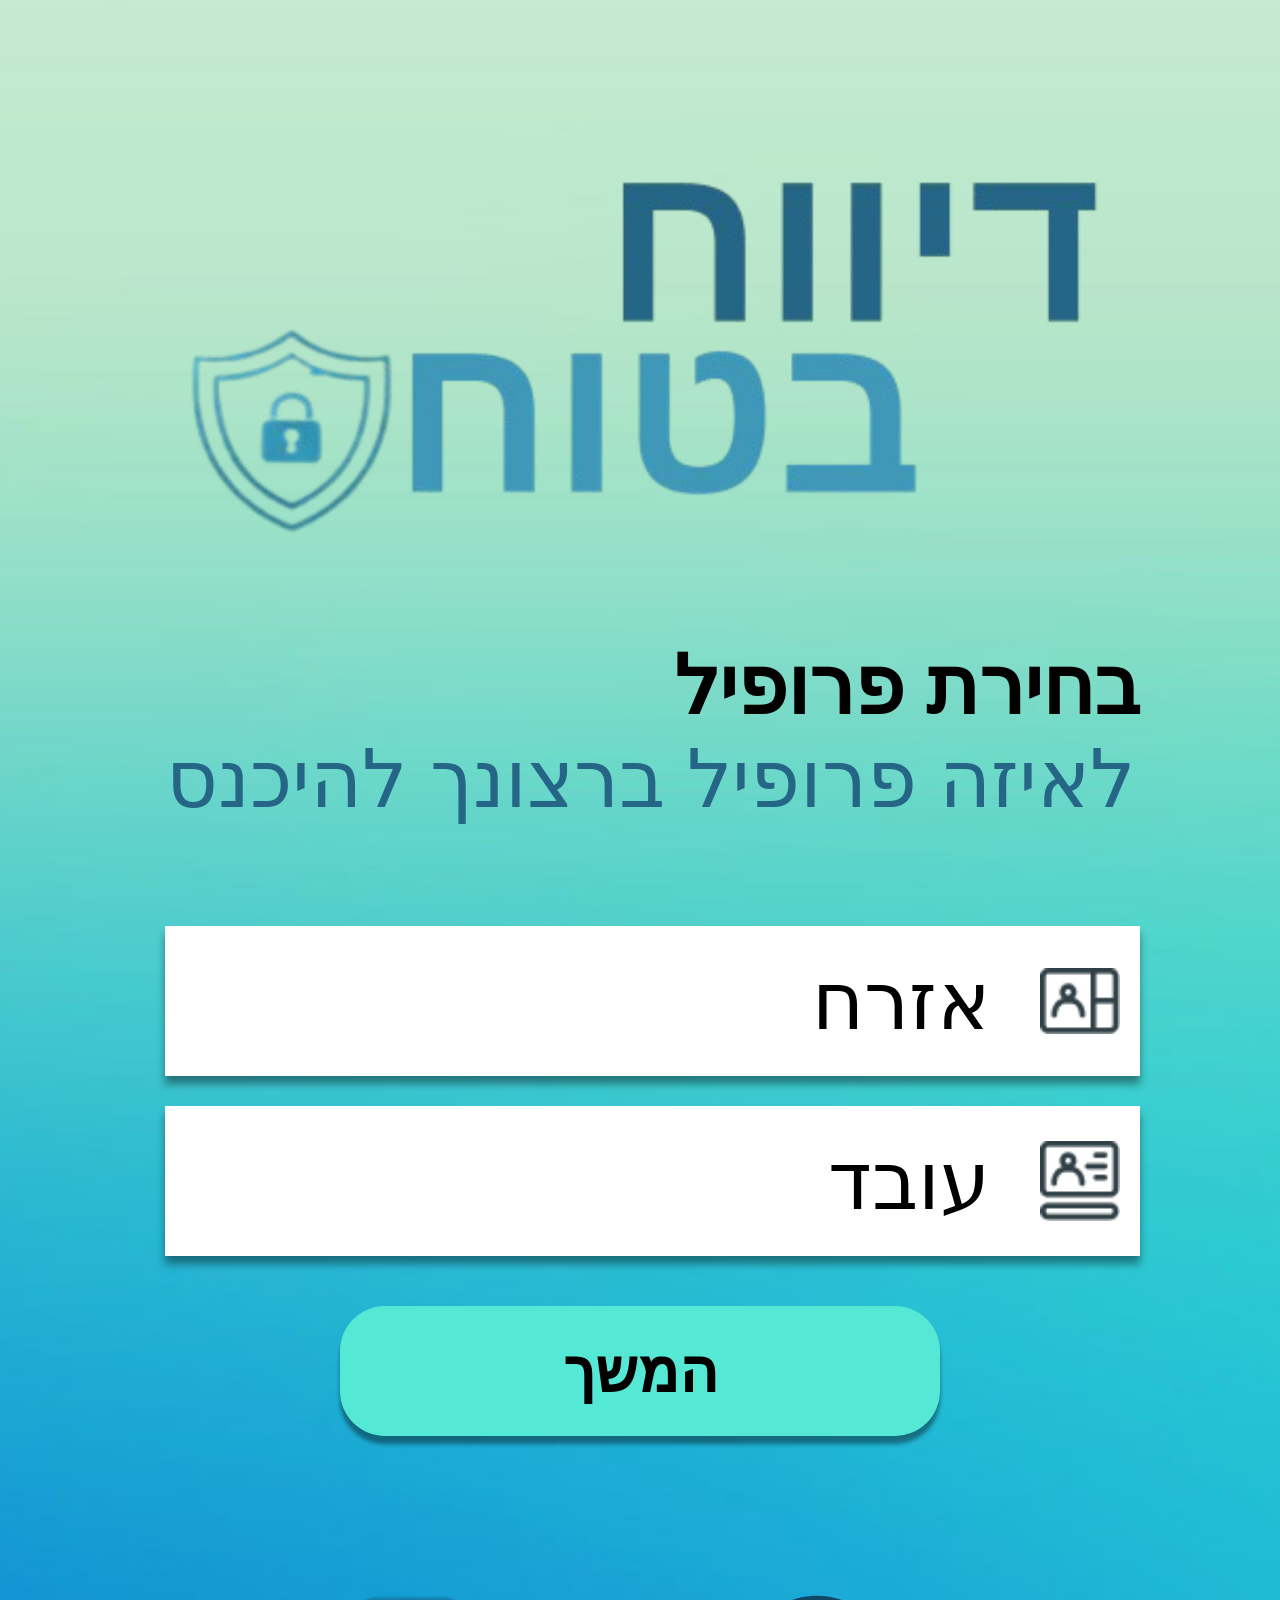
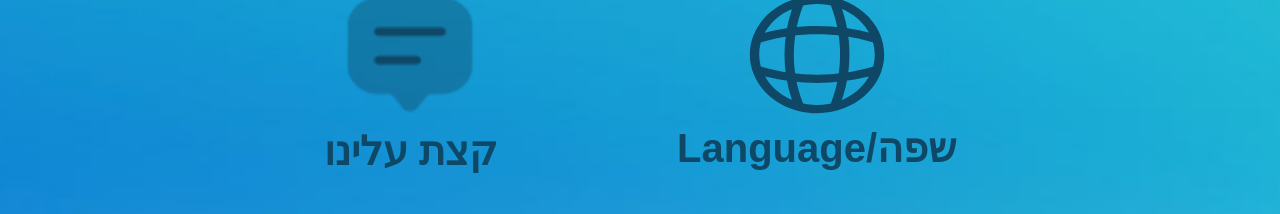
==== commit 42eede23: "fix: change in css to diffrent files" ====
--- a/index.html
+++ b/index.html
@@ -5,6 +5,7 @@
   <meta name="viewport" content="width=device-width, initial-scale=1.0" />
   <title>דיווח בטוח</title>
   <link rel="stylesheet" href="styles/style.css" />
+  <link rel="stylesheet" href="styles/index.css" />
   <link href="https://fonts.googleapis.com/css2?family=Inter&display=swap" rel="stylesheet"/>
   <link href="https://fonts.googleapis.com/css2?family=PlusJakartaSans&display=swap" rel="stylesheet"/>
   <link rel="icon" href="/images/favicon.png" type="image/x-icon">
--- a/styles/style.css
+++ b/styles/style.css
@@ -1,5 +1,4 @@
-@media screen and (min-width: 1000px) {
-body {
+body{
   margin: 0;
   padding: 0;
   background-image: url("../images/Background_image.png");
@@ -8,1912 +7,9 @@
   min-height: 100vh;
   font-family: 'Heebo', sans-serif; 
 }  
-.Wrapper {
+.Wrapper{
   max-width: 1000px;
   width: 100%;
   margin: 0 auto;
 }
-/*for index.html page*/
-.none-header{
-  margin: 0;
-  padding: 0;
-}
-.logo{
-  margin-top: 150px;
-  margin-bottom: 90px;
-  margin-left: 20px;
-  padding: 0;
-  width: 1000px; 
-  height: 400px;
-  background-image: url("../images/Backgroung_logo.png");
-  background-size: 100% auto;  
-  background-repeat: no-repeat;
-  background-position: center;
-}
-.index-page-text h1{
-  margin: 0;
-  padding: 0;
-  color: black;
-  font-size: 80px;
-  text-align: right;
-  direction: rtl;
-}
-.index-page-text h2{
-  font-size: 80px;
-  margin: 0;
-  padding: 0;
-  color: #256586;
-  text-align: right;
-  direction: rtl;
-  font-weight: normal;
-  margin-right: 5px;
-}
-.index-page-text{
-  margin-bottom: 100px;
-}
-.userBlock{
-  padding: 0;
-  margin-left: 25px;
-  margin-top: 20px;
-  margin-bottom: 30px;
-  width: 975px;
-  height: 150px;
-  background-color:#FFFFFF ;
-  display: flex;
-  align-items: center; 
-  text-align: right;   
-  direction: rtl; 
-  cursor: pointer;
-  box-shadow: 0 8px 8px rgba(0, 0, 0, 0.4);
-}
-.userBlock img{
-  margin-right :20px;
-  margin-left: 30px;
-  width: 80px;
-}
-.userBlock h3{
-  margin-right: 20px;
-  font-size: 80px;
-  font-weight: normal;
-}
-.selection{
-  margin-top: 70px;
-  display: flex;
-  justify-content: center;
-  margin-top: 50px;
-  margin-bottom: 150px;
-}
-.selection button{
-  width: 600px; 
-  height: 130px;
-  border-radius: 45px;
-  font-size: 60px;
-  font-weight: bold;
-  background-color: #55E8D5;
-  box-shadow: 0 8px 4px rgba(0, 0, 0, 0.4);
-  border: none;
-  cursor: pointer;
-}
-footer{
-    margin-top: 50px;
-    display: flex;
-    justify-content: center;
-    align-items: center;
-    gap: 180px;
-}
-.icon{
-    display: flex;
-    flex-direction: column;
-    align-items: center;
-    text-align: center;
-    cursor: pointer;
-    margin-bottom: 40px;
-}
-.icon img{
-    margin-bottom: 5px;
-    width: 150px;
-}
-.icon h3{
-    font-size: 40px;
-    font-weight: bold;
-    color: #0E4866;
-    margin: 0;
-    white-space: nowrap; /* מונע שבירת שורה בטקסט */
-}
-/**/
-.check-icon {
-  display: none !important; 
-  height: 60px; 
-}
-.userBlock.selected .check-icon {
-  display: block !important; 
-  margin-right: 550px;
-}
-/*for login.html page*/
-.space{
-  margin-top: 150px;
-}
-.login-form{
-    display: flex;
-    flex-direction: column; 
-    align-items: center;
-    margin-top: 100px;
-}
-.input-with-icon{
-  position: relative;
-  width: 100%;
-  direction: rtl; 
-  margin-bottom: 30px;
-  margin-right: 20px;
-}
-.input-with-icon input{
-  border: 1px solid #ccc;
-  font-size: 50px;
-  border-radius: 90px;
-  padding: 0;
-  margin-left: 25px;
-  margin-top: 20px;
-  width: 915px; 
-  height: 130px;
-  text-align: right;   
-  direction: rtl; 
-  padding-right: 60px;
-  font-size: 70px;
-}
-.input-with-icon input::placeholder {
-  color: #000;
-}
-.input-icon{
-  position: absolute;
-  top: 60%;
-  margin-right: 870px;
-  transform: translateY(-50%);
-  width: 60px;
-  height: 60px;
-  pointer-events: none; 
-  opacity: 0.6;
-}
-.helpers-block{
-  margin-bottom: 170px;
-}
-.helper{
-    display: flex;
-    align-items: center;
-    gap: 5px;
-    margin-top: 10px;
-    direction: rtl;
-    margin-bottom: 5px;
-    margin-right: 30px;
-}
-.helper h2{
-    margin: 0;
-    padding: 0;
-    font-size: 50px;
-    color: #256586;
-    margin-right: 20px;
-    margin-left: 10px;
-}
-.helper a{
-    color: #076FCA;
-    text-decoration: none;
-    font-size: 40px;
-    cursor: pointer;
-    font-weight: bold;
-}
-.helper a:hover{
-    color: #065da8;
-}
-/*for homePageCitizen&Employee.html pages*/
-Header{
-  display: flex;
-  margin-left: 10px;
-  padding-top: 100px;
-  align-items: center;
-}
-.profile-link{
-  text-decoration: none;
-  display: flex;
-  align-items: center;
-  color: #308075;
-  margin-left: 430px;
-}
-.profile-link img{
-  width: 260px;
-}
-.profile-link p{
-  text-align: right;
-  font-size: 40px;
-  font-weight:bold ;
-}
-.language-link {
-  display: flex;
-  flex-direction: column; 
-  align-items: center;       
-  text-decoration: none;
-}
-.language-link img{
-  width: 110px;
-}
-.language-link p{
-  margin: 0;
-  padding: 0;
-  color: #308075;
-  font-size: 30px;
-  font-weight: bold;
-}
-.image-with-background{
-  position: relative;
-  display: flex;
-  justify-content: center; 
-}
-.logo-back-elipse {
-  width: 1000px;
-  height: 550px;
-  display: block;
-}
-.front-logo {
-  position: absolute;
-  top: 80px;
-  left: 100px;
-  width: 800px;
-  height: 370px;
-}
-.button-background {
-  width: 1000px;
-  height: 500px;
-  display: block;
-}
-.button-on-background {
-  position: absolute;
-  top: 50%;           
-  left: 50%;          
-  transform: translate(-50%, -50%); 
-  width: 750px;
-  height: 300px;
-  background-color: #3EC5DA;
-  color: white;
-  border: none;
-  border-radius: 50%;
-  cursor: pointer;
-  box-shadow: 0 8px 6px rgba(0, 0, 0, 0.3);
-  font-size: 70px;
-  font-weight: bold;
-  -webkit-text-stroke: 1px #3F98B8;
-}
-.icons-container{
-  display: flex;
-  flex-wrap: wrap;
-  column-gap: 50px; 
-  row-gap: 0px;   
-  column-gap: 50px;
-  justify-content: center;
-  width: 1000px;
-  height: 560px;
-}
-.icon-with-background{
-  position: relative;
-  display: flex;
-  justify-content: center; 
-  width: 300px;
-  height: 270px;
-}
-.icon-background{
-  width: 300px;
-  height: 270px;
-  display: block;
-  opacity: 0.3; 
-}
-.icon-on-background{
-  position: absolute;
-  top: 10px;          
-  left: -5px;        
-  width: 300px;
-  height: 250px;
-}
-.icon-on-background img{
-  width: 300px;
-  height: 270px;
-}
-/*for profile.html page*/
-.profile-container {
-    margin: 50px auto; /* רווח מהחלק העליון ומרכוז */
-}
-.profile-header {
-    background-color: #f8f8f8; /* רקע בהיר לכותרת */
-    padding: 30px 20px;
-    text-align: right;
-    position: relative;
-    border-bottom: 1px solid #eee;
-}
-.close-button {
-    position: absolute;
-    top: 20px;
-    left: 20px;
-    font-size: 70px; /* הגדלה של כפתור X */
-    color: #666;
-    text-decoration: none;
-    line-height: 1;
-    cursor: pointer;
-}
-.user-info {
-    display: flex;
-    align-items: center;
-    justify-content: flex-end; /* יישור לימין בגלל RTL */
-    gap: 20px; /* רווח בין האלמנטים */
-    direction: rtl; /* כיוון זרימה מימין לשמאל */
-}
-.user-info h1 {
-    font-size: 60px; /* גודל פונט דומה ל-h3 של userBlock */
-    color: #333;
-    white-space: nowrap;
-}
-.user-info p {
-    font-size: 40px; /* גודל פונט גדול יותר לסטטוס */
-    color: #777;
-    white-space: nowrap;
-    margin-right: 20px;
-}
-.profile-options{
-  padding: 0;
-}
-.profile-options li{
-  list-style: none;
-}
-.profile-option-link, .profile-option-button {
-    display: flex;
-    justify-content: flex-end; /* יישור לימין בגלל RTL */
-    align-items: center;
-    padding: 25px 30px; /* פדינג גדול יותר כמו כפתורים אחרים */
-    text-decoration: none;
-    color: #0E4866;
-    font-size: 40px; /* גודל פונט גדול יותר */
-    background-color: transparent;
-    border: none;
-    text-align: right;
-    gap: 15px; /* רווח בין אייקון לטקסט */
-    cursor: default;
-}
-.button-text, .option-text {
-    flex-grow: 1;
-    text-align: right;
-}
-.button-icon, .option-icon {
-    font-size: 30px; /* גודל אייקון גדול יותר */
-    color: #888;
-    flex-shrink: 0;
-}
-#logoutButton:hover {
-    font-weight: bold; 
-    cursor: pointer;
-}
-#deleteProfileButton:hover{
-    font-weight: bold;
-    cursor: pointer;
-}
-/*for newReportPage.html page*/
-.app-container {
-    background-color: #EBFFF8;
-    border-radius: 50px; 
-    padding: 20px;
-    margin-bottom: 40px; 
-}
-.header-logo {
-    height: 200px; 
-    width: auto;
-    margin-right: 70px;
-}
-.back-arrow {
-    height: 100px;
-    cursor: pointer;
-}
-.report-form {
-    display: flex;
-    flex-direction: column;
-    gap: 40px; 
-}
-.frame-textarea{
-  display: flex;
-  align-items: center;
-}
-.form-label {
-    font-size: 35px;
-    font-weight: bold;
-    color: #333;
-}
-.form-label .required {
-    color: #EB5252;
-}
-.form-label .optional {
-    color: #5bc0de;
-}
-/* קונטיינר כללי לשדה + אייקון X חיצוני */
-.input-container {
-    display: flex;
-    align-items: center;
-    gap: 10px;
-}
-/* קונטיינר לשדה עצמו ולאייקונים הפנימיים */
-.input-with-inside-icons {
-    position: relative;
-    flex-grow: 1; 
-    background-color: #f8f8f8;
-    border: 1px solid #ddd;
-    border-radius: 10px;
-}
-.input-container input{
-  font-size: 30px;
-  height: 50px; 
-  width: 20px;
-  padding: 4px 8px;
-}
-.input-with-inside-icons .svg-icon {
-    position: absolute;
-    top: 50%;
-    transform: translateY(-50%);
-    height: 25px; 
-    padding-right: 15px;
-}
-#media-file{
-  font-size: 20px;   
-  padding-left:  400px;   
-  padding-top: 20px;
-}
-.asterisk {
-    height: 24px;
-    margin-right: 5px;
-}
-.input-with-inside-icons select {
-    width: 900px;
-    padding: 12px 45px 12px 15px; 
-    border: none;
-    background-color: transparent;
-    color: #333;
-    cursor: pointer;
-    font-size: 30px;
-}
-.input-with-inside-icons:focus-within {
-    border-color: #00BCD4; 
-}
-select {
-  outline: none;
-  box-shadow: none;
-  border: none;
 
-}   
-.report-form textarea {
-    margin-top: 30px;
-    margin-right: 10px;
-    padding-top: 12px;
-    padding-right: 15px;
-    background-color: #f8f8f8;
-    border: 1px solid #ddd;
-    border-radius: 10px;
-    font-size: 30px;
-    color: #333;
-    outline: none;
-    box-shadow: none;
-    width: 900px;
-    height: 170px;
-}
-textarea:focus{
-    border: 1px solid #00BCD4;
-}
-.description-hint {
-    font-size: 30px;
-    color: #666;
-    margin-top: 5px;
-    line-height: 1.5;
-}
-.submit-button {
-    width: 200px;
-    height: 50px;
-    background: #41D2CF;
-    color: #266686;
-    padding: 15px 30px;
-    border: none;
-    border-radius: 30px;
-    font-size: 30px;
-    font-weight: bold;
-    cursor: pointer;
-    margin-top: 20px;
-    margin-right: 380px;
-    display: flex;
-    align-items: center;  
-    justify-content: center; 
-}
-.submit-button:hover {
-  color: #10435c;
-}
-#cameraPreview {
-    display: none; 
-    width: 100%;
-    max-width: 400px;
-    margin-top: 15px;
-    border: 2px solid #ccc;
-    border-radius: 8px;
-}
-#capture {
-    display: none; 
-    width: 200px;
-    height: 40px;
-    font-size: 30px;
-    margin-right: 100px; 
-    cursor: pointer;
-}
-/*for reportReceivedPage.html page*/
-.page-wrapper {
-    display: flex;
-    flex-direction: column;
-    align-items: center;
-    margin-top: 10px;
-}
-.thank-you-header {
-    display: block;
-    padding: 0;
-    background-image:url("../images/circle_background.png") ;
-    background-size: cover;
-    background-position: center;
-    background-repeat: no-repeat;
-    padding-top: 100px;
-    padding-bottom: 30px;
-
-}
-.thank-you-header h1 {
-    font-size: 100px; 
-    color: #3F98B8; 
-    font-weight: bold;
-    text-align: center;
-    margin: 0;
-    height: 120px;
-}
-.thank-you-header h2{
-    margin: 0;
-    font-size: 60px;
-    color: #256586;
-    font-weight: bold;
-    text-align: center;
-}
-.thank-you-header p{
-    margin: 0px;
-    font-size: 50px;
-    color: #256586;
-    font-weight: bold;
-    text-align: center;
-    letter-spacing: 1px;
-}
-/* קונטיינר פרטי הדיווח (המלבן הלבן) */
-.report-details-container {
-    background-color: #EBFFF8;
-    border-radius: 45px;
-    padding: 20px 40px; 
-    margin-bottom: 20px;
-    width: 700px;
-}
-.app-container h2 {
-    font-size: 80px;
-    margin-top: 30px;
-    margin-bottom: 0px; 
-    font-weight: bold;
-    color: #1D7B7E;
-    text-align: center;
-    padding-bottom: 20px; 
-}
-.detail-item {
-    display: flex;
-    align-items: center; 
-    margin-bottom: 5px; 
-    padding-right: 20px; 
-    padding-left: 20px; 
-    flex-wrap: wrap;
-}
-.detail-item h3 {
-    color: #000000;
-    font-size: 35px;
-    font-weight: bold;
-    text-align: right;
-    flex-shrink: 0;
-    margin-left: 10px;
-    white-space: nowrap;
-    display: inline-block;
-}
-.detail-item span {
-    color: #000000;
-    flex-grow: 1;
-    text-align: right;
-    font-size: 35px;
-    font-weight: normal;
-    white-space: normal; /* מאפשר לטקסט לרדת שורה */
-    overflow-wrap: break-word; /* מבטיח שמילים ארוכות יירדו שורה במידת הצורך */
-    display: inline;
-}
-.uploaded-media-preview {
-    width: 200px;
-    height: auto;
-    max-width: 100%; 
-    display: block; 
-    margin: 10px auto 20px auto; 
-    border-radius: 8px;
-    border: 1px solid #ddd;
-    object-fit: contain; 
-}
-.gray-frame{
-    border: 1px solid #ddd;
-    margin-left: 70px;
-    margin-right: 70px;
-    margin-bottom: 45px;
-    margin-top: 45px;
-    border-radius: 40px;
-}
-.thank-you-footer {
-    display: flex;
-    flex-direction: column; 
-    align-items: center;   
-    justify-content: center;
-    gap: 30px; 
-    width: 100%; 
-    max-width: 1000px; 
-    margin: 30px auto; 
-}
-.thank-you-footer button {
-    background: #41D2CF;
-    color: #266686;
-    padding: 15px 30px;
-    border: none;
-    border-radius: 50px;
-    font-size: 60px;
-    font-weight: bold;
-    cursor: pointer;
-    width: 700px; 
-    height: 140px;
-}
-.thank-you-footer button:hover {
-    color: #10435c;
-}
-/*for myReportsPage.html & reportingDetailsPage.html pages*/
-.reports-title {
-    display:flex;      
-    direction: ltr;
-    padding: 0;
-    margin-top: 0px;   
-    margin-bottom: 20px;
-}
-.reports-title h1{
-    width: 600px;
-    font-size: 100px; 
-    color: #266686; 
-    font-weight: bold;
-    white-space: nowrap;
-    display: flex;
-    justify-content: center;
-    margin: 0;
-    margin-left: 195px;
-    padding-top:150px;
-    direction: rtl;
-}
-.reports-filters-container {
-    background-color: #EBFFF8; 
-    border-radius: 45px;
-    padding: 20px 25px;
-    text-align: right;
-}
-.sort-by{
-  margin-bottom: 20px;
-}
-.filters-title {
-    font-size: 30px;
-    font-weight: bold;
-    color: #266686;
-    margin-bottom: 15px;
-    margin-top: 0;
-}
-.filter-dropdown-wrapper {
-    position: relative;
-    width: 100%;
-    background-color: #FFFFFF; 
-    border-radius: 10px; 
-    box-shadow: 0 1px 3px rgba(0, 0, 0, 0.1); 
-    overflow: hidden; 
-    margin-bottom: 20px;
-}
-.filter-dropdown-wrapper select {
-  width: 98%;
-  font-family: 'Heebo', sans-serif;
-}    
-.sort-dropdown {
-    width: 100%;
-    padding: 12px 20px; 
-    font-size: 28px;  
-    color: #333;
-    border: none; 
-    cursor: pointer;
-    text-align: right; 
-    direction: rtl; 
-}
-.dropdown-arrow-icon {
-    position: absolute;
-    top: 50%;
-    left: 15px;
-    transform: translateY(-50%);
-    height: 20px;
-    pointer-events: none;
-}
-.sort-dropdown option {
-    background-color: #FFFFFF; 
-    color: #333;
-    padding: 10px 20px;
-    font-size: 22px;
-}
-.reports-list-container {
-    padding: 0 25px;
-    background-color: #EBFFF8;
-    border-radius: 45px;
-}
-.report-card {
-    border-radius: 15px;
-    padding: 15px;
-    margin-bottom: 20px;
-    display: flex;
-    align-items: flex-start;
-    border: 1px solid #ddd;
-    text-align: right;
-    direction: rtl;
-}
-.report-image-wrapper {
-    flex-shrink: 0;
-    width: 90px;
-    height: 90px;
-    border-radius: 10px;
-    overflow: hidden;
-    margin-right: 40px;
-    text-align: right;
-    margin-top: 60px;
-}
-.report-thumbnail {
-    width: 100%;
-    height: 100%;
-    object-fit: cover;
-}
-.report-details {
-    white-space: nowrap;
-}
-.report-type {
-    font-size: 40px;
-    font-weight: bold;
-    color: #000;
-    margin-top: 0;
-}
-.report-location,
-.report-date {
-    font-size: 40px;
-    color: #000;
-}
-.report-status {
-    font-size: 40px;
-    font-weight: bold;
-}
-.status-paid {
-    color: #388E3C;
-}
-.status-rejected {
-    color: #D32F2F;
-}
-  .status-in-progress {
-    color: #2e23c2;
-}
-.reports-filters-container {
-    margin-bottom: 20px; 
-}
-.sort-dropdown {
-    -webkit-appearance: none;
-    -moz-appearance: none;
-    appearance: none;
-    background-image: url('data:image/svg+xml;charset=UTF-8,%3Csvg%20xmlns%3D%22http%3A%2F%2Fwww.w3.org%2F2000%2Fsvg%22%20viewBox%3D%220%200%2020%2020%22%20fill%3D%22%23333%22%3E%3Cpath%20d%3D%22M5.293%207.293a1%201%200%20011.414%200L10%2010.586l3.293-3.293a1%201%200%20111.414%201.414l-4%204a1%201%200%2001-1.414%200l-4-4a1%201%200%20010-1.414z%22%2F%3E%3C%2Fsvg%3E');
-    background-repeat: no-repeat;
-    background-position: left 20px center; 
-    background-size: 24px; 
-}
-.report-image-wrapper {
-    display: flex; 
-    justify-content: center;
-    align-items: center;
-}
-.no-reports-message {
-    text-align: center;
-    color: #666;
-    font-size: 24px;
-    margin-top: 50px;
-}
-#displayMedia{
-    width: 25px; 
-}
-/*for reportEditPage page*/
-.reports-title h2{
-    width: 600px;
-    font-size: 100px;
-    color: #266686; 
-    font-weight: bold;
-    white-space: nowrap;
-    display: flex;
-    justify-content: center;
-    margin: 0;
-    margin-left: 75px;
-    padding-top:150px;
-    direction: rtl;
-}
-.footer-employee{
-    display: flex;             
-    align-items: center;       
-    justify-content: center; 
-    margin-bottom: 30px;
-    gap: 30px;
-}
-.footer-employee button{
-    background: #41D2CF;
-    color: #266686;
-    padding: 15px 30px;
-    border: none;
-    border-radius: 30px;
-    font-size: 30px;
-    font-weight: bold;
-    cursor: pointer;
-    margin-top: 20px;
-    width: 300px;
-}
-.footer-employee button:hover{
-  color: #10435c;
-}
-/*for reportsViewPage page*/
-.reports-filter-buttons-container {
-    display: flex; 
-    padding: 10px 25px; 
-    border-radius: 20px; 
-    margin: 40px 25px 20px 25px; 
-    direction: rtl; 
-    gap: 10px;
-}
-.filter-button {
-    flex-grow: 1; 
-    flex-basis: 0; 
-    padding: 12px 15px; 
-    margin: 0 5px; 
-    background-color: transparent; 
-    border: none; 
-    border-radius: 10px; 
-    font-size: 30px; 
-    font-weight: bold;
-    color: #3F98B8; 
-    cursor: pointer; 
-    white-space: nowrap; 
-    background-color: #EBFFF8;
-}
-.filter-button.active {
-    color: #256586; 
-}
-.filter-button:hover {
-    transform: scale(1.1);           
-    box-shadow: 0 4px 12px rgba(0, 0, 0, 0.3);
-}
-.report-summary-card {
-    display: flex; 
-    justify-content: space-between; 
-    background-color: #EBF7FB; 
-    border-radius: 10px; 
-    padding: 15px 20px; 
-}
-.report-id-type {
-    font-size: 28px;
-    font-weight: bold; 
-    color: #000000; 
-    white-space: nowrap; 
-    font-family: 'Heebo', sans-serif;
-}
-.view-details-link {
-    font-size: 28px;
-    color: #076FCA; 
-    text-decoration: none;
-    font-weight: normal;
-    white-space: nowrap; 
-}
-.view-details-link:hover {
-  font-weight: bold;
-}
-.detail-item span.status-paid {
-    color: #388E3C;
-}
-.detail-item span.status-rejected {
-    color: #D32F2F;
-}
-.detail-item span.status-in-progress {
-    color: #2e23c2;
-}
-#editStatus {
-  font-size: 35px;
-  padding: 8px;     
-}
-.detail-item textarea {
-  font-size: 35px;
-  padding: 10px; 
-  width: 100%;
-  box-sizing: border-box; 
-  resize: vertical; 
-}
-}
-
-
-
-
-
-
-
-
-
-
-
-
-
-
-
-
-
-
-
-
-
-
-@media screen and (max-width: 999px) {
-
- html {
-    font-size: 1.6vw; /* מניח גודל בסיס של כ-16px על 1000px */
-  }
-
-  body {
-    margin: 0;
-    padding: 0;
-    background-image: url("../images/Background_image.png");
-    background-repeat: no-repeat; /* לא לחזור על התמונה */
-    background-size: cover; /* יכסה את כל השטח וישמור פרופורציות */
-    background-position: center center; /* ממקם את התמונה במרכז */
-    background-attachment: fixed; /* **התוספת החשובה: מקבע את הרקע למסך** */
-    min-height: 100vh; /* מבטיח שהגוף תמיד יתפוס לפחות 100% מגובה המסך */
-    font-family: 'Heebo', sans-serif;
-    overflow-x: hidden; /* ודא שאין גלילה אופקית מיותרת */
-    box-sizing: border-box;
-  }
-
-  /* --- Wrapper כללי --- */
-  .Wrapper {
-    width: 95vw; /* יתפוס 95% מרוחב אזור התצוגה */
-    height: 95vh; /* יתפוס 95% מגובה אזור התצוגה */
-    margin: 0 auto; /* ממורכז אוטומטית */
-    box-sizing: border-box;
-    overflow-y: auto; /* מאפשר גלילה רק בתוך הווראפר אם התוכן חורג */
-    padding-bottom: 2vw; /* מרווח תחתון למנוע חיתוך של תוכן אחרון */
-}
-  /* --- עבור עמוד index.html --- */
-  .none-header {
-    margin: 0;
-    padding: 0;
-  }
-
-  .logo {
-    /* מיקומים וגדלים באחוזים יחסית לרוחב של 1000px */
-    margin-top: 15vw; /* 150px / 1000px = 0.15 = 15vw */
-    margin-bottom: 9vw; /* 90px / 1000px = 0.09 = 9vw */
-    margin-left: 2vw; /* 20px / 1000px = 0.02 = 2vw */
-    padding: 0;
-    width: 100%;
-    /* נסיר padding-bottom כדי למנוע יצירת גובה עודף, נשתמש בגובה קבוע ב-vw */
-    height: 40vw; /* 400px / 1000px = 0.4 = 40vw */
-    position: relative;
-    background-image: url("../images/Backgroung_logo.png");
-    background-size: 100% auto;
-    background-repeat: no-repeat;
-    background-position: center;
-    box-sizing: border-box;
-  }
-
-  .index-page-text h1 {
-    margin: 0;
-    padding: 0;
-    color: black;
-    font-size: 8vw; /* 80px / 1000px = 0.08 = 8vw */
-    text-align: right;
-    direction: rtl;
-  }
-
-  .index-page-text h2 {
-    font-size: 8vw; /* 80px / 1000px = 0.08 = 8vw */
-    margin: 0;
-    padding: 0;
-    color: #256586;
-    text-align: right;
-    direction: rtl;
-    font-weight: normal;
-    margin-right: 0.5vw; /* 5px / 1000px = 0.005 = 0.5vw */
-  }
-
-  .index-page-text {
-    margin-bottom: 10vw; /* 100px / 1000px = 0.1 = 10vw */
-  }
-
-  .userBlock {
-    padding: 0;
-    margin-left: 2.5vw; /* 25px / 1000px = 0.025 = 2.5vw */
-    margin-top: 2vw; /* 20px / 1000px = 0.02 = 2vw */
-    margin-bottom: 3vw; /* 30px / 1000px = 0.03 = 3vw */
-    width: 97.5%;
-    min-height: 15vw; /* 150px / 1000px = 0.15 = 15vw */
-    background-color: #FFFFFF;
-    display: flex;
-    align-items: center;
-    text-align: right;
-    direction: rtl;
-    cursor: pointer;
-    box-shadow: 0 0.8vw 0.8vw rgba(0, 0, 0, 0.4); /* 8px / 1000px = 0.008 = 0.8vw */
-    box-sizing: border-box;
-  }
-
-  .userBlock img {
-    margin-right: 2vw; /* 20px / 1000px = 0.02 = 2vw */
-    margin-left: 3vw; /* 30px / 1000px = 0.03 = 3vw */
-    width: 8vw; /* 80px / 1000px = 0.08 = 8vw */
-    height: auto; /* שומר על יחס גובה-רוחב */
-  }
-
-  .userBlock h3 {
-    margin-right: 2vw; /* 20px / 1000px = 0.02 = 2vw */
-    font-size: 8vw; /* 80px / 1000px = 0.08 = 8vw */
-    font-weight: normal;
-  }
-
-  .selection {
-    margin-top: 7vw; /* 70px / 1000px = 0.07 = 7vw */
-    display: flex;
-    justify-content: center;
-    margin-top: 5vw; /* 50px / 1000px = 0.05 = 5vw */
-    margin-bottom: 15vw; /* 150px / 1000px = 0.15 = 15vw */
-  }
-
-  .selection button {
-    width: 60vw; /* 600px / 1000px = 0.6 = 60vw */
-    height: 13vw; /* 130px / 1000px = 0.13 = 13vw */
-    border-radius: 4.5vw; /* 45px / 1000px = 0.045 = 4.5vw */
-    font-size: 6vw; /* 60px / 1000px = 0.06 = 6vw */
-    font-weight: bold;
-    background-color: #55E8D5;
-    box-shadow: 0 0.8vw 0.4vw rgba(0, 0, 0, 0.4); /* 8px/4px -> 0.8vw/0.4vw */
-    border: none;
-    cursor: pointer;
-    box-sizing: border-box;
-  }
-
-  footer {
-    margin-top: 5vw; /* 50px / 1000px = 0.05 = 5vw */
-    display: flex;
-    justify-content: center;
-    align-items: center;
-    gap: 18vw; /* 180px / 1000px = 0.18 = 18vw */
-  }
-
-  .icon {
-    display: flex;
-    flex-direction: column;
-    align-items: center;
-    text-align: center;
-    cursor: pointer;
-    margin-bottom: 4vw; /* 40px / 1000px = 0.04 = 4vw */
-  }
-
-  .icon img {
-    margin-bottom: 0.5vw; /* 5px / 1000px = 0.005 = 0.5vw */
-    width: 15vw; /* 150px / 1000px = 0.15 = 15vw */
-    height: auto;
-  }
-
-  .icon h3 {
-    font-size: 4vw; /* 40px / 1000px = 0.04 = 4vw */
-    font-weight: bold;
-    color: #0E4866;
-    margin: 0;
-    white-space: nowrap;
-  }
-
-  .check-icon {
-    display: none !important;
-    height: 4vw; /* 40px / 1000px = 0.04 = 4vw */
-    width: auto; /* לשמור על פרופורציות */
-  }
-
-  .userBlock.selected .check-icon {
-    display: block !important;
-    margin-right: 55vw; /* 550px / 1000px = 0.55 = 55vw */
-  }
-
-  /* --- עבור עמוד login.html --- */
-  .space {
-    margin-top: 15vw; /* 150px / 1000px = 0.15 = 15vw */
-  }
-
-  .login-form {
-    display: flex;
-    flex-direction: column;
-    align-items: center;
-    margin-top: 10vw; /* 100px / 1000px = 0.1 = 10vw */
-  }
-
-  .input-with-icon {
-    position: relative;
-    width: 95%; /* 975px המקוריים היו כמעט 100%, נשים 95% כדי לאפשר שוליים */
-    direction: rtl;
-    margin-bottom: 3vw; /* 30px / 1000px = 0.03 = 3vw */
-    margin-right: 2vw; /* 20px / 1000px = 0.02 = 2vw */
-    box-sizing: border-box;
-  }
-
-  .input-with-icon input {
-    border: 0.1vw solid #ccc; /* 1px / 1000px = 0.001 = 0.1vw */
-    font-size: 5vw; /* 50px / 1000px = 0.05 = 5vw */
-    border-radius: 9vw; /* 90px / 1000px = 0.09 = 9vw */
-    padding: 0;
-    margin-left: 2.5vw; /* 25px / 1000px = 0.025 = 2.5vw */
-    margin-top: 2vw; /* 20px / 1000px = 0.02 = 2vw */
-    width: calc(100% - 8.5vw);
-    height: 13vw; /* 130px / 1000px = 0.13 = 13vw */
-    text-align: right;
-    direction: rtl;
-    padding-right: 6vw; /* 60px / 1000px = 0.06 = 6vw */
-    font-size: 7vw; /* 70px / 1000px = 0.07 = 7vw */
-    box-sizing: border-box;
-  }
-
-  .input-with-icon input::placeholder {
-    color: #000;
-  }
-
-  .input-icon {
-    position: absolute;
-    top: 60%;
-    margin-right: 87vw; /* 870px / 1000px = 0.87 = 87vw */
-    transform: translateY(-50%);
-    width: 6vw; /* 60px / 1000px = 0.06 = 6vw */
-    height: 6vw; /* 60px / 1000px = 0.06 = 6vw */
-    pointer-events: none;
-    opacity: 0.6;
-  }
-
-  .helpers-block {
-    margin-bottom: 17vw; /* 170px / 1000px = 0.17 = 17vw */
-  }
-
-  .helper {
-    display: flex;
-    align-items: center;
-    gap: 0.5vw; /* 5px / 1000px = 0.005 = 0.5vw */
-    margin-top: 1vw; /* 10px / 1000px = 0.01 = 1vw */
-    direction: rtl;
-    margin-bottom: 0.5vw; /* 5px / 1000px = 0.005 = 0.5vw */
-    margin-right: 3vw; /* 30px / 1000px = 0.03 = 3vw */
-  }
-
-  .helper h2 {
-    margin: 0;
-    padding: 0;
-    font-size: 5vw; /* 50px / 1000px = 0.05 = 5vw */
-    color: #256586;
-    margin-right: 2vw; /* 20px / 1000px = 0.02 = 2vw */
-    margin-left: 1vw; /* 10px / 1000px = 0.01 = 1vw */
-  }
-
-  .helper a {
-    color: #076FCA;
-    text-decoration: none;
-    font-size: 4vw; /* 40px / 1000px = 0.04 = 4vw */
-    cursor: pointer;
-    font-weight: bold;
-  }
-
-  .helper a:hover {
-    color: #065da8;
-  }
-
-  /* --- עבור עמודי homePageCitizen & Employee.html --- */
-  Header {
-    display: flex;
-    margin-left: 1vw; /* 10px / 1000px = 0.01 = 1vw */
-    padding-top: 10vw; /* 100px / 1000px = 0.1 = 10vw */
-    align-items: center;
-    box-sizing: border-box;
-  }
-
-  .profile-link {
-    text-decoration: none;
-    display: flex;
-    align-items: center;
-    color: #308075;
-    margin-left: 43vw; /* 430px / 1000px = 0.43 = 43vw */
-  }
-
-  .profile-link img {
-    width: 26vw; /* 260px / 1000px = 0.26 = 26vw */
-    height: auto;
-  }
-
-  .profile-link p {
-    text-align: right;
-    font-size: 4vw; /* 40px / 1000px = 0.04 = 4vw */
-    font-weight: bold;
-  }
-
-  .language-link {
-    display: flex;
-    flex-direction: column;
-    align-items: center;
-    text-decoration: none;
-  }
-
-  .language-link img {
-    width: 11vw; /* 110px / 1000px = 0.11 = 11vw */
-    height: auto;
-  }
-
-  .language-link p {
-    margin: 0;
-    padding: 0;
-    color: #308075;
-    font-size: 3vw; /* 30px / 1000px = 0.03 = 3vw */
-    font-weight: bold;
-  }
-
-  .image-with-background {
-    position: relative;
-    display: flex;
-    justify-content: center;
-    /* ננסה להגביל את גובה הקונטיינר כדי למנוע גלישה */
-    height: 60vw; /* התאמה לגובה התוכן בתוכו, בערך 600px */
-    max-height: 60vh; /* מגביל את הגובה המקסימלי לגובה ה-viewport */
-  }
-
-  .logo-back-elipse {
-    width: 100%; /* 1000px / 1000px = 1 = 100% */
-    height: auto;
-    /* נסיר padding-bottom ונשתמש ב-height ישירות */
-    height: 55vw; /* 550px / 1000px = 0.55 = 55vw */
-    display: block;
-    object-fit: contain; /* כדי שהתמונה לא תיחתך */
-  }
-
-  .front-logo {
-    position: absolute;
-    top: 8vw; /* 80px / 1000px = 0.08 = 8vw */
-    left: 10vw; /* 100px / 1000px = 0.1 = 10vw */
-    width: 80vw; /* 800px / 1000px = 0.8 = 80vw */
-    height: auto; /* שומר על פרופורציות */
-    /* נסיר padding-bottom ונשתמש ב-height ישירות */
-    height: 37vw; /* 370px / 1000px = 0.37 = 37vw */
-    object-fit: contain;
-  }
-
-  .button-background {
-    width: 100%; /* 1000px / 1000px = 1 = 100% */
-    height: auto;
-    /* נסיר padding-bottom ונשתמש ב-height ישירות */
-    height: 50vw; /* 500px / 1000px = 0.5 = 50vw */
-    display: block;
-    object-fit: contain;
-  }
-
-  .button-on-background {
-    position: absolute;
-    top: 50%;
-    left: 50%;
-    transform: translate(-50%, -50%);
-    width: 75vw; /* 750px / 1000px = 0.75 = 75vw */
-    height: 30vw; /* 300px / 1000px = 0.3 = 30vw */
-    background-color: #3EC5DA;
-    color: white;
-    border: none;
-    border-radius: 50%; /* שומר על עגולות */
-    cursor: pointer;
-    box-shadow: 0 0.8vw 0.6vw rgba(0, 0, 0, 0.3); /* 8px/6px -> 0.8vw/0.6vw */
-    font-size: 7vw; /* 70px / 1000px = 0.07 = 7vw */
-    font-weight: bold;
-    -webkit-text-stroke: 0.1vw #3F98B8; /* 1px / 1000px = 0.001 = 0.1vw */
-    box-sizing: border-box;
-  }
-
-  .icons-container {
-    display: flex;
-    flex-wrap: wrap;
-    column-gap: 5vw; /* 50px / 1000px = 0.05 = 5vw */
-    justify-content: center;
-    width: 100%; /* 1000px / 1000px = 100% */
-    height: auto; /* גובה יותאם לתוכן */
-    min-height: 56vw; /* 560px / 1000px = 0.56 = 56vw (מינימום גובה) */
-    box-sizing: border-box;
-    /* ייתכן שתרצה להגביל את גובה הקונטיינר הזה כדי למנוע גלישה */
-    max-height: 50vh; /* לדוגמה, 50% מגובה המסך */
-    overflow-y: auto; /* מאפשר גלילה בתוך הקונטיינר אם יש יותר מדי אייקונים */
-  }
-
-  .icon-with-background {
-    position: relative;
-    display: flex;
-    justify-content: center;
-    width: 30vw; /* 300px / 1000px = 0.3 = 30vw */
-    height: 27vw; /* 270px / 1000px = 0.27 = 27vw */
-    box-sizing: border-box;
-  }
-
-  .icon-background {
-    width: 100%; /* 300px / 300px = 100% */
-    height: 100%; /* 270px / 270px = 100% */
-    display: block;
-    opacity: 0.3;
-  }
-
-  .icon-on-background {
-    position: absolute;
-    top: 1vw; /* 10px / 1000px = 0.01 = 1vw */
-    left: -0.5vw; /* -5px / 1000px = -0.005 = -0.5vw */
-    width: 30vw; /* 300px / 1000px = 0.3 = 30vw */
-    height: 25vw; /* 250px / 1000px = 0.25 = 25vw */
-    box-sizing: border-box;
-  }
-
-  .icon-on-background img {
-    width: 100%; /* 300px / 300px = 100% */
-    height: 100%; /* 270px / 270px = 100% */
-    object-fit: contain; /* כדי שהתמונה לא תיחתך */
-  }
-
-  /* --- עבור עמוד newReportPage.html --- */
-  .app-container {
-    background-color: #EBFFF8;
-    border-radius: 2vw; /* 20px / 1000px = 0.02 = 2vw */
-    padding: 2vw; /* 20px / 1000px = 0.02 = 2vw */
-    margin-bottom: 4vw; /* 40px / 1000px = 0.04 = 4vw */
-    box-sizing: border-box;
-    /* הגבלת גובה הקונטיינר כדי למנוע גלישה */
-    max-height: 80vh; /* לדוגמה, 80% מגובה המסך */
-    overflow-y: auto; /* מאפשר גלילה בתוך הקונטיינר אם יש יותר מדי תוכן */
-  }
-
-  .header-logo {
-    height: 20vw; /* 200px / 1000px = 0.2 = 20vw */
-    width: auto;
-    margin-right: 7vw; /* 70px / 1000px = 0.07 = 7vw */
-  }
-
-  .back-arrow {
-    height: 10vw; /* 100px / 1000px = 0.1 = 10vw */
-    width: auto;
-    cursor: pointer;
-  }
-
-  .report-form {
-    display: flex;
-    flex-direction: column;
-    gap: 4vw; /* 40px / 1000px = 0.04 = 4vw */
-    box-sizing: border-box;
-  }
-
-  .form-label {
-    font-size: 3.5vw; /* 35px / 1000px = 0.035 = 3.5vw */
-    font-weight: bold;
-    color: #333;
-  }
-
-  .form-label .required {
-    color: #EB5252;
-  }
-
-  .form-label .optional {
-    color: #5bc0de;
-  }
-
-  .input-container {
-    display: flex;
-    align-items: center;
-    gap: 1vw; /* 10px / 1000px = 0.01 = 1vw */
-    box-sizing: border-box;
-  }
-
-  .input-with-inside-icons {
-    position: relative;
-    flex-grow: 1;
-    background-color: #f8f8f8;
-    border: 0.1vw solid #ddd; /* 1px / 1000px = 0.001 = 0.1vw */
-    border-radius: 1vw; /* 10px / 1000px = 0.01 = 1vw */
-    box-sizing: border-box;
-  }
-
-  .input-container input {
-    font-size: 3vw; /* 30px / 1000px = 0.03 = 3vw */
-    height: 5vw; /* 50px / 1000px = 0.05 = 5vw */
-    width: calc(100% - 2.4vw);
-    padding: 0.4vw 0.8vw; /* 4px/8px -> 0.4vw/0.8vw */
-    box-sizing: border-box;
-  }
-
-  .input-with-inside-icons .svg-icon {
-    position: absolute;
-    top: 50%;
-    transform: translateY(-50%);
-    height: 2.5vw; /* 25px / 1000px = 0.025 = 2.5vw */
-    width: auto;
-    padding-right: 1.5vw; /* 15px / 1000px = 0.015 = 1.5vw */
-  }
-
-  #media-file {
-    font-size: 2vw; /* 20px / 1000px = 0.02 = 2vw */
-    padding-left: 30vw; /* 300px / 1000px = 0.3 = 30vw */
-    padding-top: 2vw; /* 20px / 1000px = 0.02 = 2vw */
-    box-sizing: border-box;
-  }
-
-  .asterisk {
-    height: 2.4vw; /* 24px / 1000px = 0.024 = 2.4vw */
-    width: auto;
-    margin-right: 0.5vw; /* 5px / 1000px = 0.005 = 0.5vw */
-  }
-
-  .input-with-inside-icons select {
-    width: calc(100% - 6vw);
-    padding: 1.2vw 4.5vw 1.2vw 1.5vw; /* 12px/45px/12px/15px -> 1.2vw/4.5vw/1.2vw/1.5vw */
-    border: none;
-    background-color: transparent;
-    color: #333;
-    cursor: pointer;
-    font-size: 3vw; /* 30px / 1000px = 0.03 = 3vw */
-    box-sizing: border-box;
-  }
-
-  .input-with-inside-icons:focus-within {
-    border-color: #00BCD4;
-  }
-
-  select {
-    outline: none;
-    box-shadow: none;
-    border: none;
-  }
-
-  .report-form textarea {
-    padding: 1.2vw 1.5vw; /* 12px/15px -> 1.2vw/1.5vw */
-    background-color: #f8f8f8;
-    border: 0.1vw solid #ddd; /* 1px -> 0.1vw */
-    border-radius: 1vw; /* 10px -> 1vw */
-    font-size: 3vw; /* 30px -> 3vw */
-    color: #333;
-    outline: none;
-    box-shadow: none;
-    width: calc(100% - 3vw); /* כדי להתאים ל-padding */
-    box-sizing: border-box;
-  }
-
-  textarea:focus {
-    border: 0.1vw solid #00BCD4; /* 1px -> 0.1vw */
-  }
-
-  .description-hint {
-    font-size: 3vw; /* 30px -> 3vw */
-    color: #666;
-    margin-top: 0.5vw; /* 5px -> 0.5vw */
-    line-height: 1.5;
-  }
-
-  .submit-button {
-    background: #41D2CF;
-    color: #266686;
-    padding: 1.5vw 3vw; /* 15px/30px -> 1.5vw/3vw */
-    border: none;
-    border-radius: 3vw; /* 30px -> 3vw */
-    font-size: 3vw; /* 30px -> 3vw */
-    font-weight: bold;
-    cursor: pointer;
-    margin-top: 2vw; /* 20px -> 2vw */
-    box-sizing: border-box;
-    width: 100%; /* כדי שיתפוס את כל רוחב הקונטיינר */
-  }
-
-  .submit-button:hover {
-    color: #10435c;
-  }
-
-  /* --- עבור עמוד reportReceivedPage.html --- */
-  .page-wrapper {
-    display: flex;
-    flex-direction: column;
-    align-items: center;
-    margin-top: 1vw; /* 10px -> 1vw */
-    box-sizing: border-box;
-    height: calc(100vh - 2vw); /* נסה להתאים לגובה הווראפר */
-    overflow-y: auto; /* אפשר גלילה פנימית אם יש צורך */
-  }
-
-  .thank-you-header {
-    display: block;
-    padding: 0;
-    background-image: url("../images/circle_background.png");
-    background-size: cover;
-    background-position: center;
-    background-repeat: no-repeat;
-    padding-top: 10vw; /* 100px -> 10vw */
-    padding-bottom: 3vw; /* 30px -> 3vw */
-    width: 100%; /* תמיד יתפוס 100% */
-    box-sizing: border-box;
-    height: auto; /* תן לתוכן לקבוע את הגובה */
-  }
-
-  .thank-you-header h1 {
-    font-size: 10vw; /* 100px -> 10vw */
-    color: #3F98B8;
-    font-weight: bold;
-    text-align: center;
-    margin: 0;
-    height: 12vw; /* 120px -> 12vw */
-  }
-
-  .thank-you-header h2 {
-    margin: 0;
-    font-size: 6vw; /* 60px -> 6vw */
-    color: #256586;
-    font-weight: bold;
-    text-align: center;
-  }
-
-  .thank-you-header p {
-    margin: 0;
-    font-size: 5vw; /* 50px -> 5vw */
-    color: #256586;
-    font-weight: bold;
-    text-align: center;
-    letter-spacing: 0.1vw; /* 1px -> 0.1vw */
-  }
-
-  .report-details-container {
-    background-color: #EBFFF8;
-    border-radius: 4.5vw; /* 45px -> 4.5vw */
-    padding-top: 2vw; /* 20px -> 2vw */
-    padding-bottom: 2vw; /* 20px -> 2vw */
-    margin-bottom: 2vw; /* 20px -> 2vw */
-    width: 100%; /* 1000px -> 100% */
-    height: auto; /* תן לתוכן לקבוע את הגובה */
-    text-align: right;
-    box-sizing: border-box;
-  }
-
-  .app-container h2 {
-    font-size: 8vw; /* 80px -> 8vw */
-    margin-top: 3vw; /* 30px -> 3vw */
-    margin-bottom: 0;
-    font-weight: bold;
-    color: #1D7B7E;
-    text-align: center;
-  }
-
-  .detail-item {
-    display: flex;
-    justify-content: flex-end;
-    font-size: 3vw; /* 30px -> 3vw */
-  }
-
-  .detail-item h3 {
-    color: #000000;
-    margin-left: 0.5vw; /* 5px -> 0.5vw */
-    margin-right: 2vw; /* 20px -> 2vw */
-    font-size: 3.5vw; /* 35px -> 3.5vw */
-  }
-
-  .detail-item span {
-    color: #000000;
-    flex-grow: 1;
-    text-align: right;
-  }
-
-  .uploaded-media-preview {
-    width: 8vw; /* 80px -> 8vw */
-    height: 8vw; /* 80px -> 8vw */
-    object-fit: cover;
-    border-radius: 0.8vw; /* 8px -> 0.8vw */
-    margin-top: 1vw; /* 10px -> 1vw */
-    border: 0.1vw solid #ddd; /* 1px -> 0.1vw */
-  }
-
-  .gray-frame {
-    border: 0.1vw solid #ddd; /* 1px -> 0.1vw */
-    margin-left: 7vw; /* 70px -> 7vw */
-    margin-right: 7vw; /* 70px -> 7vw */
-    margin-bottom: 4.5vw; /* 45px -> 4.5vw */
-    margin-top: 4.5vw; /* 45px -> 4.5vw */
-    box-sizing: border-box;
-  }
-
-  .thank-you-footer {
-    display: flex;
-    flex-direction: column;
-    align-items: center;
-    justify-content: center;
-    gap: 3vw; /* 30px -> 3vw */
-    width: 100%; /* 1000px -> 100% */
-    margin-bottom: 3vw; /* 30px -> 3vw */
-    box-sizing: border-box;
-  }
-
-  .thank-you-footer button {
-    background: #41D2CF;
-    color: #266686;
-    padding: 1.5vw 3vw; /* 15px/30px -> 1.5vw/3vw */
-    border: none;
-    border-radius: 5vw; /* 50px -> 5vw */
-    font-size: 6vw; /* 60px -> 6vw */
-    font-weight: bold;
-    cursor: pointer;
-    margin-top: 2vw; /* 20px -> 2vw */
-    width: 70vw; /* 700px -> 70vw */
-    height: 14vw; /* 140px -> 14vw */
-    box-sizing: border-box;
-  }
-
-  .thank-you-footer button:hover {
-    color: #10435c;
-  }
-
-  /* --- עבור עמודי myReportsPage.html & reportingDetailsPage.html --- */
-  .reports-title {
-    display: flex;
-    direction: ltr; /* נראה שיש כאן שילוב כיוונים, וודא שזה מה שאתה רוצה */
-    padding: 0;
-    margin-top: 0;
-    margin-bottom: 2vw; /* 20px -> 2vw */
-    box-sizing: border-box;
-  }
-
-  .reports-title h1 {
-    width: 60vw; /* 600px -> 60vw */
-    font-size: 10vw; /* 100px -> 10vw */
-    color: #266686;
-    font-weight: bold;
-    white-space: nowrap;
-    display: flex;
-    justify-content: center;
-    margin: 0;
-    margin-left: 7.5vw; /* 75px -> 7.5vw */
-    padding-top: 15vw; /* 150px -> 15vw */
-    box-sizing: border-box;
-  }
-
-  .reports-filters-container {
-    background-color: #EBFFF8;
-    border-radius: 4.5vw; /* 45px -> 4.5vw */
-    padding: 2vw 2.5vw; /* 20px/25px -> 2vw/2.5vw */
-    text-align: right;
-    box-sizing: border-box;
-    /* הגבלת גובה כדי למנוע גלישה */
-    overflow-y: auto;
-  }
-
-  .filters-title {
-    font-size: 3vw; /* 30px -> 3vw */
-    font-weight: bold;
-    color: #266686;
-    margin-bottom: 1.5vw; /* 15px -> 1.5vw */
-    margin-top: 0;
-  }
-
-  .filter-dropdown-wrapper {
-    position: relative;
-    width: 100%;
-    background-color: #FFFFFF;
-    border-radius: 1vw; /* 10px -> 1vw */
-    box-shadow: 0 0.1vw 0.3vw rgba(0, 0, 0, 0.1); /* 1px/3px -> 0.1vw/0.3vw */
-    overflow: hidden;
-    margin-bottom: 2vw; /* 20px -> 2vw */
-    box-sizing: border-box;
-  }
-
-  .filter-dropdown-wrapper select {
-    width: calc(100% - 4vw); /* התאמה ל-padding */
-    font-family: 'Heebo', sans-serif;
-    box-sizing: border-box;
-  }
-
-  .sort-dropdown {
-    width: 100%;
-    padding: 1.2vw 2vw; /* 12px/20px -> 1.2vw/2vw */
-    font-size: 2.8vw; /* 28px -> 2.8vw */
-    color: #333;
-    border: none;
-    cursor: pointer;
-    text-align: right;
-    direction: rtl;
-    box-sizing: border-box;
-  }
-
-  .dropdown-arrow-icon {
-    position: absolute;
-    top: 50%;
-    left: 1.5vw; /* 15px -> 1.5vw */
-    transform: translateY(-50%);
-    height: 2vw; /* 20px -> 2vw */
-    width: auto;
-    pointer-events: none;
-  }
-
-  .sort-dropdown option {
-    background-color: #FFFFFF;
-    color: #333;
-    padding: 1vw 2vw; /* 10px/20px -> 1vw/2vw */
-    font-size: 2.2vw; /* 22px -> 2.2vw */
-  }
-
-  .reports-list-container {
-    padding: 0 2.5vw; /* 25px -> 2.5vw */
-    box-sizing: border-box;
-    /* הגבלת גובה כדי למנוע גלישה */
-    max-height: 50vh; /* לדוגמה */
-    overflow-y: auto;
-  }
-
-  .report-card {
-    background-color: #FFFFFF;
-    border-radius: 1.5vw; /* 15px -> 1.5vw */
-    padding: 1.5vw; /* 15px -> 1.5vw */
-    margin-bottom: 2vw; /* 20px -> 2vw */
-    display: flex;
-    align-items: flex-start;
-    box-shadow: 0 0.2vw 0.5vw rgba(0, 0, 0, 0.1); /* 2px/5px -> 0.2vw/0.5vw */
-    text-align: right;
-    direction: ltr;
-    box-sizing: border-box;
-    text-align: left;
-  }
-
-  .report-image-wrapper {
-    flex-shrink: 0;
-    width: 9vw; /* 90px -> 9vw */
-    height: 9vw; /* 90px -> 9vw */
-    border-radius: 1vw; /* 10px -> 1vw */
-    overflow: hidden;
-    margin-left: 1.5vw; /* 15px -> 1.5vw */
-    box-sizing: border-box;
-  }
-
-  .report-thumbnail {
-    width: 100%;
-    height: 100%;
-    object-fit: cover;
-  }
-
-  .report-details {
-    flex-grow: 1;
-    box-sizing: border-box;
-  }
-  .report-type {
-    font-size: 4vw;
-    font-weight: bold;
-    color: #333;
-    margin-top: 0;
-  }
-
-  .report-location,
-  .report-date {
-    font-size: 4vw; 
-    color: #000;
-  }
-
-  .report-status {
-    font-size: 4vw; 
-    font-weight: bold;
-  }
-
-  .status-paid {
-    color: #388E3C;
-  }
-
-  .status-rejected {
-    color: #D32F2F;
-  }
-
-  .status-in-progress {
-    color: #2e23c2;
-  }
-
-  /* --- עבור עמוד reportEditPage.html --- */
-  .footer-employee {
-    display: flex;
-    align-items: center;
-    justify-content: center;
-    margin-bottom: 3vw; /* 30px -> 3vw */
-    gap: 3vw; /* 30px -> 3vw */
-    box-sizing: border-box;
-  }
-
-  .footer-employee button {
-    background: #41D2CF;
-    color: #266686;
-    padding: 1.5vw 3vw; /* 15px/30px -> 1.5vw/3vw */
-    border: none;
-    border-radius: 3vw; /* 30px -> 3vw */
-    font-size: 3vw; /* 30px -> 3vw */
-    font-weight: bold;
-    cursor: pointer;
-    margin-top: 2vw; /* 20px -> 2vw */
-    width: 30vw; /* 300px -> 30vw */
-    box-sizing: border-box;
-  }
-
-  .footer-employee button:hover {
-    color: #10435c;
-  }
-
-  /* --- עבור עמוד reportsViewPage.html --- */
-  .reports-filter-buttons-container {
-    display: flex;
-    padding: 1vw 2.5vw; /* 10px/25px -> 1vw/2.5vw */
-    border-radius: 2vw; /* 20px -> 2vw */
-    margin: 4vw 2.5vw 2vw 2.5vw; /* 40px/25px/20px/25px -> 4vw/2.5vw/2vw/2.5vw */
-    direction: rtl;
-    gap: 1vw; /* 10px -> 1vw */
-    box-sizing: border-box;
-    /* הגבלת גובה */
-    max-height: 15vh; /* לדוגמה */
-    overflow-y: auto;
-  }
-
-  .filter-button {
-    flex-grow: 1;
-    flex-basis: 0;
-    padding: 1.2vw 1.5vw; /* 12px/15px -> 1.2vw/1.5vw */
-    margin: 0 0.5vw; /* 5px -> 0.5vw */
-    background-color: transparent;
-    border: none;
-    border-radius: 1vw; /* 10px -> 1vw */
-    font-size: 3vw; /* 30px -> 3vw */
-    font-weight: bold;
-    color: #3F98B8;
-    cursor: pointer;
-    white-space: nowrap;
-    background-color: #EBFFF8;
-    box-sizing: border-box;
-  }
-
-  .filter-button.active {
-    color: #256586;
-  }
-
-  .filter-button:hover {
-    transform: scale(1.1);
-    box-shadow: 0 0.4vw 1.2vw rgba(0, 0, 0, 0.3); /* 4px/12px -> 0.4vw/1.2vw */
-  }
-
-  .report-summary-card {
-    display: flex;
-    justify-content: space-between;
-    background-color: #EBF7FB;
-    border-radius: 1vw; /* 10px -> 1vw */
-    padding: 1.5vw 2vw; /* 15px/20px -> 1.5vw/2vw */
-    box-sizing: border-box;
-  }
-
-  .report-id-type {
-    font-size: 2.8vw; /* 28px -> 2.8vw */
-    font-weight: bold;
-    color: #000000;
-    white-space: nowrap;
-    font-family: 'Heebo', sans-serif;
-  }
-
-  .view-details-link {
-    font-size: 2.8vw; /* 28px -> 2.8vw */
-    color: #076FCA;
-    text-decoration: none;
-    font-weight: normal;
-    white-space: nowrap;
-  }
-
-  .view-details-link:hover {
-    font-weight: bold;
-  }
-
-}
--- a/styles/index.css
+++ b/styles/index.css
@@ -0,0 +1,114 @@
+.none-header{
+  margin: 0;
+  padding: 0;
+}
+.logo{
+  margin-top: 150px;
+  margin-bottom: 90px;
+  margin-left: 20px;
+  padding: 0;
+  width: 1000px; 
+  height: 400px;
+  background-image: url("../images/Backgroung_logo.png");
+  background-size: 100% auto;  
+  background-repeat: no-repeat;
+  background-position: center;
+}
+.index-page-text h1{
+  margin: 0;
+  padding: 0;
+  color: black;
+  font-size: 80px;
+  text-align: right;
+  direction: rtl;
+}
+.index-page-text h2{
+  font-size: 80px;
+  margin: 0;
+  padding: 0;
+  color: #256586;
+  text-align: right;
+  direction: rtl;
+  font-weight: normal;
+  margin-right: 5px;
+}
+.index-page-text{
+  margin-bottom: 100px;
+}
+.userBlock{
+  padding: 0;
+  margin-left: 25px;
+  margin-top: 20px;
+  margin-bottom: 30px;
+  width: 975px;
+  height: 150px;
+  background-color:#FFFFFF ;
+  display: flex;
+  align-items: center; 
+  text-align: right;   
+  direction: rtl; 
+  cursor: pointer;
+  box-shadow: 0 8px 8px rgba(0, 0, 0, 0.4);
+}
+.userBlock img{
+  margin-right :20px;
+  margin-left: 30px;
+  width: 80px;
+}
+.userBlock h3{
+  margin-right: 20px;
+  font-size: 80px;
+  font-weight: normal;
+}
+.selection{
+  margin-top: 70px;
+  display: flex;
+  justify-content: center;
+  margin-top: 50px;
+  margin-bottom: 150px;
+}
+.selection button{
+  width: 600px; 
+  height: 130px;
+  border-radius: 45px;
+  font-size: 60px;
+  font-weight: bold;
+  background-color: #55E8D5;
+  box-shadow: 0 8px 4px rgba(0, 0, 0, 0.4);
+  border: none;
+  cursor: pointer;
+}
+footer{
+    margin-top: 50px;
+    display: flex;
+    justify-content: center;
+    align-items: center;
+    gap: 180px;
+}
+.icon{
+    display: flex;
+    flex-direction: column;
+    align-items: center;
+    text-align: center;
+    cursor: pointer;
+    margin-bottom: 40px;
+}
+.icon img{
+    margin-bottom: 5px;
+    width: 150px;
+}
+.icon h3{
+    font-size: 40px;
+    font-weight: bold;
+    color: #0E4866;
+    margin: 0;
+    white-space: nowrap; /* מונע שבירת שורה בטקסט */
+}
+.check-icon {
+  display: none !important; 
+  height: 60px; 
+}
+.userBlock.selected .check-icon {
+  display: block !important; 
+  margin-right: 550px;
+}
